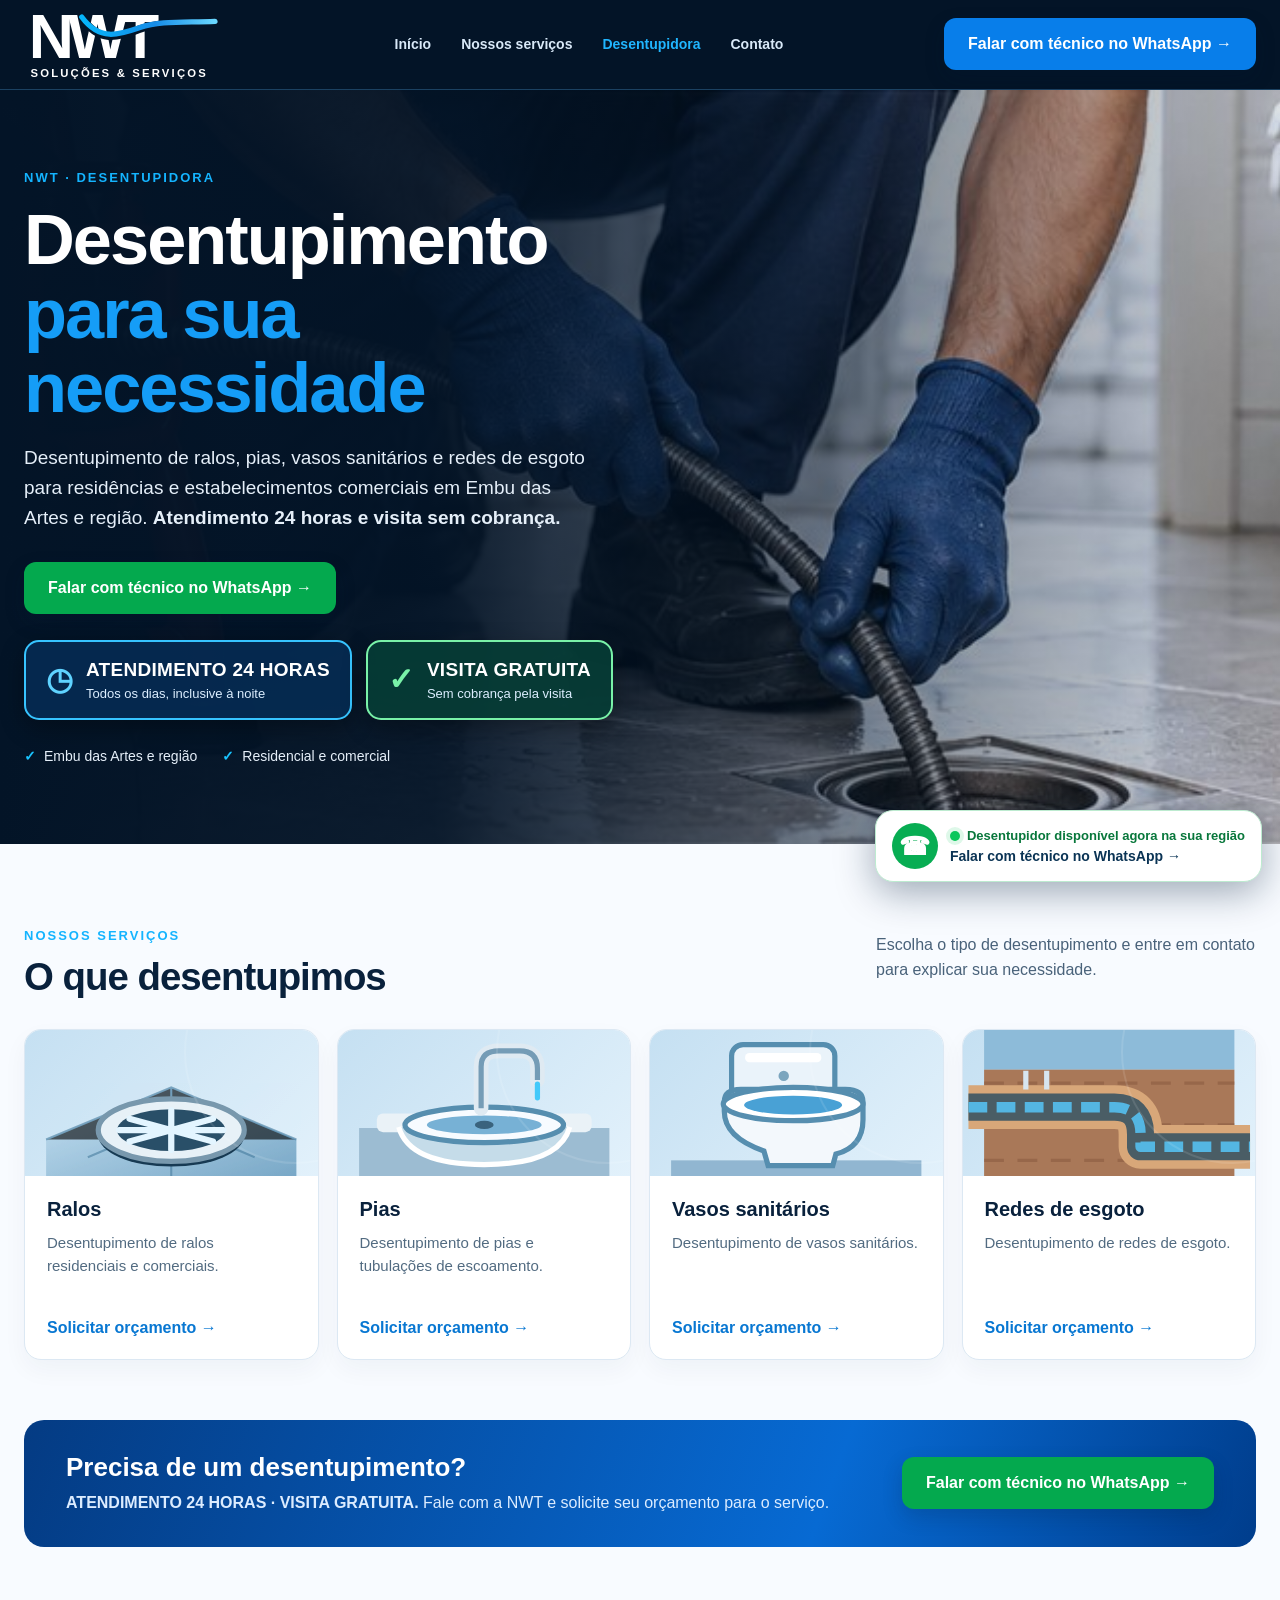
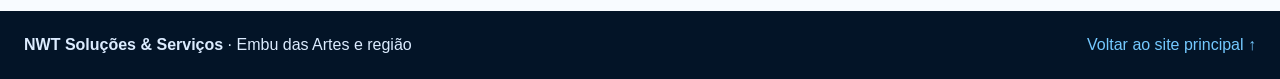
==== desentupidora/index.html @ 331db5d8 "Personaliza mensagens WhatsApp por tipo de desentupimento" ====
<!doctype html><html lang="pt-BR"><head><meta charset="utf-8"><meta name="viewport" content="width=device-width,initial-scale=1"><meta name="theme-color" content="#031427"><meta name="description" content="Desentupidora NWT em Embu das Artes e região. Atendimento 24 horas, visita gratuita e desentupimento de ralos, pias, vasos sanitários e redes de esgoto. Solicite orçamento."><title>Desentupidora em Embu das Artes | NWT Soluções & Serviços</title><link rel="canonical" href="https://nwtseguranca.com.br/desentupidora/"><link rel="icon" href="../assets/Logo-NWT-Oficial.png"><script async src="https://www.googletagmanager.com/gtag/js?id=AW-18544803493"></script><script>window.dataLayer=window.dataLayer||[];function gtag(){dataLayer.push(arguments)}gtag('js',new Date());gtag('config','AW-18544803493');</script><style>*{box-sizing:border-box}html{scroll-behavior:smooth}body{margin:0;font-family:Arial,Helvetica,sans-serif;color:#09213c;background:#f8fbff}a{text-decoration:none}.wrap{width:min(1240px,calc(100% - 48px));margin:auto}.top{background:#031427;border-bottom:1px solid #1b4161}.nav{min-height:86px;display:flex;align-items:center;justify-content:space-between;gap:20px}.logo{width:210px;max-width:40vw;height:auto}.navlinks{display:flex;gap:30px;align-items:center}.navlinks a{color:#d9e9f8;font-weight:600;font-size:14px}.navlinks a.active{color:#20b6ff}.btn{display:inline-flex;align-items:center;justify-content:center;gap:12px;background:#087eea;color:white;border-radius:12px;padding:17px 24px;font-weight:800;box-shadow:0 8px 20px #001b3730}.btn:hover{filter:brightness(1.1)}.btn-green{background:#04a94e}.hero{position:relative;isolation:isolate;min-height:480px;background:#031427;color:white;display:flex;align-items:center;overflow:hidden}.hero:before{content:"";position:absolute;inset:0;background:linear-gradient(90deg,#031427 0%,#031427f2 34%,#03142788 65%,#03142720 100%),url('../assets/desentupidora.jpg') center 45%/cover no-repeat;z-index:-1}.hero-inner{padding:80px 0}.eyebrow{color:#14b4ff;font-size:13px;letter-spacing:2px;font-weight:900;text-transform:uppercase}.hero h1{font-size:clamp(40px,5.5vw,72px);line-height:1.05;letter-spacing:-2px;max-width:680px;margin:18px 0}.hero h1 span{color:#159df7}.hero p{font-size:19px;line-height:1.6;max-width:575px;color:#e5eff9;margin:0 0 28px}.hero-highlights{display:flex;flex-wrap:wrap;gap:14px;margin:26px 0 8px}.highlight{display:flex;align-items:center;gap:13px;padding:17px 20px;border-radius:15px;border:2px solid #37c4ff;background:#062b51ed;box-shadow:0 8px 25px #0005}.highlight-visit{border-color:#79f2a8;background:#063c35ed}.highlight-icon{font-size:31px;font-weight:900;color:#5fd3ff;line-height:1}.highlight-visit .highlight-icon{color:#79f2a8}.highlight strong{display:block;color:#fff;font-size:19px;letter-spacing:.3px}.highlight small{display:block;color:#dceeff;font-size:13px;margin-top:5px}.hero-notes{display:flex;gap:25px;flex-wrap:wrap;margin-top:28px;color:#e5eff9;font-size:14px}.hero-notes span:before{content:"✓";color:#19c4ff;margin-right:8px;font-weight:900}.services{padding:72px 0 60px}.section-head{display:flex;align-items:end;justify-content:space-between;gap:30px;margin-bottom:30px}.section-head h2{font-size:clamp(30px,3vw,43px);margin:12px 0 0;letter-spacing:-1px}.section-head p{max-width:380px;color:#49627a;line-height:1.6}.cards{display:grid;grid-template-columns:repeat(4,minmax(0,1fr));gap:18px}.card{background:#fff;border:1px solid #dce8f3;border-radius:17px;overflow:hidden;box-shadow:0 10px 25px #0a2e4b0b}.card-art{height:146px;background:linear-gradient(135deg,#092a4b,#087fe5);display:flex;align-items:center;justify-content:center;position:relative;overflow:hidden}.card-art:after{content:"";width:220px;height:220px;border:2px solid #ffffff1c;border-radius:50%;position:absolute;right:-90px;top:-90px}.card-art svg{height:100%;width:100%;display:block}.card-art{background:linear-gradient(135deg,#c5e0f2,#e2f1fb)}.card-body{padding:22px}.card h3{font-size:20px;margin:0 0 10px}.card p{color:#526b81;font-size:15px;line-height:1.55;margin:0;min-height:70px}.card a{display:inline-block;margin-top:18px;color:#0877d2;font-weight:800}.cta{margin:0 auto 64px;border-radius:20px;background:linear-gradient(110deg,#043b83,#076ad3 65%,#003d8c);color:white;padding:32px 42px;display:flex;justify-content:space-between;align-items:center;gap:30px}.cta h2{font-size:26px;margin:0 0 8px}.cta p{margin:0;color:#dcecff;line-height:1.5}.footer{background:#031427;color:#dcecff;padding:25px 0}.footer .wrap{display:flex;justify-content:space-between;gap:15px;flex-wrap:wrap}.footer a{color:#74c9ff}@media(max-width:900px){.navlinks{display:none}.cards{grid-template-columns:repeat(2,1fr)}.section-head{display:block}.hero:before{background:linear-gradient(90deg,#031427ee,#0314279e),url('../assets/desentupidora.jpg') center/cover}}@media(max-width:600px){.wrap{width:calc(100% - 32px)}.nav{min-height:72px}.logo{width:155px}.nav>.btn{padding:12px;font-size:11px}.hero{min-height:510px}.hero-inner{padding:60px 0}.hero h1{letter-spacing:-1px}.hero p{font-size:17px}.hero-highlights{flex-direction:column;gap:10px}.highlight{padding:14px 16px}.highlight strong{font-size:17px}.hero-notes{gap:10px}.cards{grid-template-columns:1fr}.card-art{height:115px}.card p{min-height:0}.cta{padding:26px;display:block}.cta .btn{margin-top:22px;width:100%;font-size:13px}.services{padding:52px 0}}.floating-whatsapp{position:fixed;right:18px;bottom:18px;z-index:100;display:flex;align-items:center;gap:12px;max-width:min(390px,calc(100vw - 28px));background:#fff;color:#10344b;border:1px solid #bdebd0;border-radius:18px;padding:12px 16px;box-shadow:0 10px 38px #001d3860;text-decoration:none}.floating-whatsapp:hover{transform:translateY(-2px)}.floating-wa-icon{display:grid;place-items:center;width:46px;height:46px;flex:0 0 46px;border-radius:50%;background:#08ad53;color:#fff;font-size:25px;font-weight:900}.floating-wa-copy{display:flex;flex-direction:column;gap:5px}.floating-wa-status{display:flex;align-items:center;gap:7px;font-size:13px;font-weight:800;color:#08773b}.floating-wa-dot{width:10px;height:10px;border-radius:50%;background:#0ac65b;box-shadow:0 0 0 4px #0ac65b22}.floating-wa-action{font-size:14px;font-weight:800;color:#0b3455}@media(max-width:600px){.floating-whatsapp{right:12px;bottom:12px;left:12px;max-width:none;padding:11px 13px;border-radius:15px}.floating-wa-icon{width:40px;height:40px;flex-basis:40px;font-size:23px}.floating-wa-status{font-size:12px}.floating-wa-action{font-size:13px}.footer{padding-bottom:110px}}</style></head><body><header class="top"><div class="wrap nav"><a href="../" aria-label="NWT - Página inicial"><img class="logo" src="../assets/nwt-solucoes-servicos.svg?v=20261029" alt="NWT Soluções e Serviços"></a><nav class="navlinks" aria-label="Navegação"><a href="../">Início</a><a href="#servicos">Nossos serviços</a><a class="active" href="#inicio">Desentupidora</a><a href="#contato">Contato</a></nav><a class="btn" href="https://wa.me/5511939085410?text=Ol%C3%A1%21%20Vim%20pelo%20site%20da%20NWT%20e%20gostaria%20de%20solicitar%20um%20or%C3%A7amento%20para%20desentupimento." data-whatsapp-direct="true">Falar com técnico no WhatsApp →</a></div></header><main><section class="hero" id="inicio"><div class="wrap hero-inner"><div class="eyebrow">NWT · Desentupidora</div><h1>Desentupimento<br><span>para sua necessidade</span></h1><p>Desentupimento de ralos, pias, vasos sanitários e redes de esgoto para residências e estabelecimentos comerciais em Embu das Artes e região. <strong>Atendimento 24 horas e visita sem cobrança.</strong></p><a class="btn btn-green" href="https://wa.me/5511939085410?text=Ol%C3%A1%21%20Vim%20pelo%20site%20da%20NWT%20e%20gostaria%20de%20solicitar%20um%20or%C3%A7amento%20para%20desentupimento." data-whatsapp-direct="true">Falar com técnico no WhatsApp →</a><div class="hero-highlights" aria-label="Diferenciais do atendimento"><div class="highlight highlight-hours"><span class="highlight-icon" aria-hidden="true">◷</span><span><strong>ATENDIMENTO 24 HORAS</strong><small>Todos os dias, inclusive à noite</small></span></div><div class="highlight highlight-visit"><span class="highlight-icon" aria-hidden="true">✓</span><span><strong>VISITA GRATUITA</strong><small>Sem cobrança pela visita</small></span></div></div><div class="hero-notes"><span>Embu das Artes e região</span><span>Residencial e comercial</span></div></div></section><section class="services" id="servicos"><div class="wrap"><div class="section-head"><div><div class="eyebrow">Nossos serviços</div><h2>O que desentupimos</h2></div><p>Escolha o tipo de desentupimento e entre em contato para explicar sua necessidade.</p></div><div class="cards"><article class="card"><div class="card-art"><svg viewBox="0 0 240 140" role="img" aria-label="Ilustração de ralo de piso"><defs><linearGradient id="floor" x2="1" y2="1"><stop stop-color="#c8e3f4"/><stop offset="1" stop-color="#79a8c7"/></linearGradient></defs><path d="M0 105L120 55L240 105V140H0Z" fill="url(#floor)"/><path d="M0 105L120 55L240 105M120 55V140M40 122L160 71M200 122L80 71" stroke="#467c9e" stroke-width="2" opacity=".6"/><ellipse cx="120" cy="101" rx="70" ry="30" fill="#173a53"/><ellipse cx="120" cy="96" rx="70" ry="30" fill="#e7f1f7" stroke="#7898ad" stroke-width="5"/><ellipse cx="120" cy="96" rx="52" ry="20" fill="#294f68"/><g stroke="#e3f5ff" stroke-width="6" stroke-linecap="round"><path d="M80 85L160 107M80 107L160 85M120 77V115M70 96H170"/></g></svg></div><div class="card-body"><h3>Ralos</h3><p>Desentupimento de ralos residenciais e comerciais.</p><a href="https://wa.me/5511939085410?text=Ol%C3%A1%2C%20NWT!%20Gostaria%20de%20solicitar%20um%20or%C3%A7amento%20para%20desentupimento%20de%20ralos." data-whatsapp-direct="true">Solicitar orçamento →</a></div></article><article class="card"><div class="card-art"><svg viewBox="0 0 240 140" role="img" aria-label="Ilustração de pia com torneira"><rect x="0" y="94" width="240" height="46" fill="#9cbcd2"/><rect x="17" y="80" width="206" height="18" rx="6" fill="#eaf2f7"/><path d="M38 93Q48 129 120 129Q192 129 202 93" fill="#c5dce9" stroke="#fff" stroke-width="5"/><ellipse cx="120" cy="91" rx="76" ry="17" fill="#f7fbff" stroke="#568eaf" stroke-width="5"/><ellipse cx="120" cy="91" rx="55" ry="9" fill="#77b1d5"/><ellipse cx="120" cy="91" rx="9" ry="4" fill="#3a637d"/><path d="M117 75V35Q117 20 134 20H154Q171 20 171 37V48" fill="none" stroke="#dfeaf2" stroke-width="14" stroke-linecap="round"/><path d="M117 75V35Q117 20 134 20H154Q171 20 171 37V48" fill="none" stroke="#759cb6" stroke-width="5"/><path d="M171 52V65" stroke="#42c9fa" stroke-width="5" stroke-linecap="round"/></svg></div><div class="card-body"><h3>Pias</h3><p>Desentupimento de pias e tubulações de escoamento.</p><a href="https://wa.me/5511939085410?text=Ol%C3%A1%2C%20NWT!%20Gostaria%20de%20solicitar%20um%20or%C3%A7amento%20para%20desentupimento%20de%20pias." data-whatsapp-direct="true">Solicitar orçamento →</a></div></article><article class="card"><div class="card-art"><svg viewBox="0 0 240 140" role="img" aria-label="Ilustração de vaso sanitário"><rect x="0" y="125" width="240" height="15" fill="#91b6d1"/><rect x="58" y="14" width="99" height="60" rx="11" fill="#eaf3fa" stroke="#568eaf" stroke-width="5"/><rect x="71" y="22" width="73" height="9" rx="4" fill="#fff"/><circle cx="108" cy="44" r="5" fill="#7ba5be"/><path d="M51 69Q51 57 67 57H167Q184 57 184 69V86Q184 112 158 119L155 130H93L89 116Q51 103 51 78Z" fill="#f3f8fc" stroke="#568eaf" stroke-width="5"/><ellipse cx="117" cy="71" rx="67" ry="16" fill="#fff" stroke="#568eaf" stroke-width="5"/><ellipse cx="117" cy="72" rx="47" ry="9" fill="#49a1d5"/></svg></div><div class="card-body"><h3>Vasos sanitários</h3><p>Desentupimento de vasos sanitários.</p><a href="https://wa.me/5511939085410?text=Ol%C3%A1%2C%20NWT!%20Gostaria%20de%20solicitar%20um%20or%C3%A7amento%20para%20desentupimento%20de%20vasos%20sanit%C3%A1rios." data-whatsapp-direct="true">Solicitar orçamento →</a></div></article><article class="card"><div class="card-art"><svg viewBox="0 0 240 140" role="img" aria-label="Ilustração de rede de esgoto subterrânea"><rect x="0" y="0" width="240" height="38" fill="#8dbbd9"/><rect x="0" y="38" width="240" height="102" fill="#a97858"/><path d="M0 51H240M0 91H240M0 125H240" stroke="#87573d" stroke-width="3" stroke-dasharray="19 13" opacity=".5"/><path d="M-15 74H125Q150 74 150 100V112H255" fill="none" stroke="#d8a779" stroke-width="42" stroke-linejoin="round"/><path d="M-15 74H125Q150 74 150 100V112H255" fill="none" stroke="#4a5d65" stroke-width="26" stroke-linejoin="round"/><path d="M-15 74H125Q150 74 150 100V112H255" fill="none" stroke="#54b6e2" stroke-width="10" stroke-linejoin="round" stroke-dasharray="18 9"/><path d="M40 39V57M60 39V57" stroke="#d7e5ef" stroke-width="5"/></svg></div><div class="card-body"><h3>Redes de esgoto</h3><p>Desentupimento de redes de esgoto.</p><a href="https://wa.me/5511939085410?text=Ol%C3%A1%2C%20NWT!%20Gostaria%20de%20solicitar%20um%20or%C3%A7amento%20para%20desentupimento%20de%20redes%20de%20esgoto." data-whatsapp-direct="true">Solicitar orçamento →</a></div></article></div></div></section><section class="wrap cta" id="contato"><div><h2>Precisa de um desentupimento?</h2><p><strong>ATENDIMENTO 24 HORAS · VISITA GRATUITA.</strong> Fale com a NWT e solicite seu orçamento para o serviço.</p></div><a class="btn btn-green" href="https://wa.me/5511939085410?text=Ol%C3%A1%21%20Vim%20pelo%20site%20da%20NWT%20e%20gostaria%20de%20solicitar%20um%20or%C3%A7amento%20para%20desentupimento." data-whatsapp-direct="true">Falar com técnico no WhatsApp →</a></section></main><footer class="footer"><div class="wrap"><span><strong>NWT Soluções &amp; Serviços</strong> · Embu das Artes e região</span><a href="../">Voltar ao site principal ↑</a></div></footer><a class="floating-whatsapp" href="https://wa.me/5511939085410?text=Ol%C3%A1%21%20Vim%20pelo%20site%20da%20NWT%20e%20gostaria%20de%20solicitar%20um%20or%C3%A7amento%20para%20desentupimento." data-whatsapp-direct="true" aria-label="Falar com técnico no WhatsApp. Desentupidor disponível agora na sua região"><span class="floating-wa-icon" aria-hidden="true">☎</span><span class="floating-wa-copy"><span class="floating-wa-status"><span class="floating-wa-dot" aria-hidden="true"></span>Desentupidor disponível agora na sua região</span><span class="floating-wa-action">Falar com técnico no WhatsApp →</span></span></a><script>(function(){const phone="5511939085410";const message="Ol%C3%A1%21%20Vim%20pelo%20site%20da%20NWT%20e%20gostaria%20de%20solicitar%20um%20or%C3%A7amento%20para%20desentupimento.";document.querySelectorAll('a[data-whatsapp-direct]').forEach(function(link){link.addEventListener("click",function(event){const ua=navigator.userAgent||"";const isAndroid=/Android/i.test(ua);const isIOS=/iPhone|iPad|iPod/i.test(ua);if(!isAndroid&&!isIOS)return;event.preventDefault();const fallback=link.href;if(isAndroid){const intent="intent://send?phone="+phone+"&text="+message+"#Intent;scheme=whatsapp;package=com.whatsapp;S.browser_fallback_url="+encodeURIComponent(fallback)+";end";window.location.href=intent;}else{const deep="whatsapp://send?phone="+phone+"&text="+message;let left=false;const onVisibility=function(){if(document.hidden)left=true};document.addEventListener("visibilitychange",onVisibility,{once:true});window.location.href=deep;setTimeout(function(){if(!left&&!document.hidden)window.location.href=fallback;document.removeEventListener("visibilitychange",onVisibility)},1400);}})});})();</script></body></html>
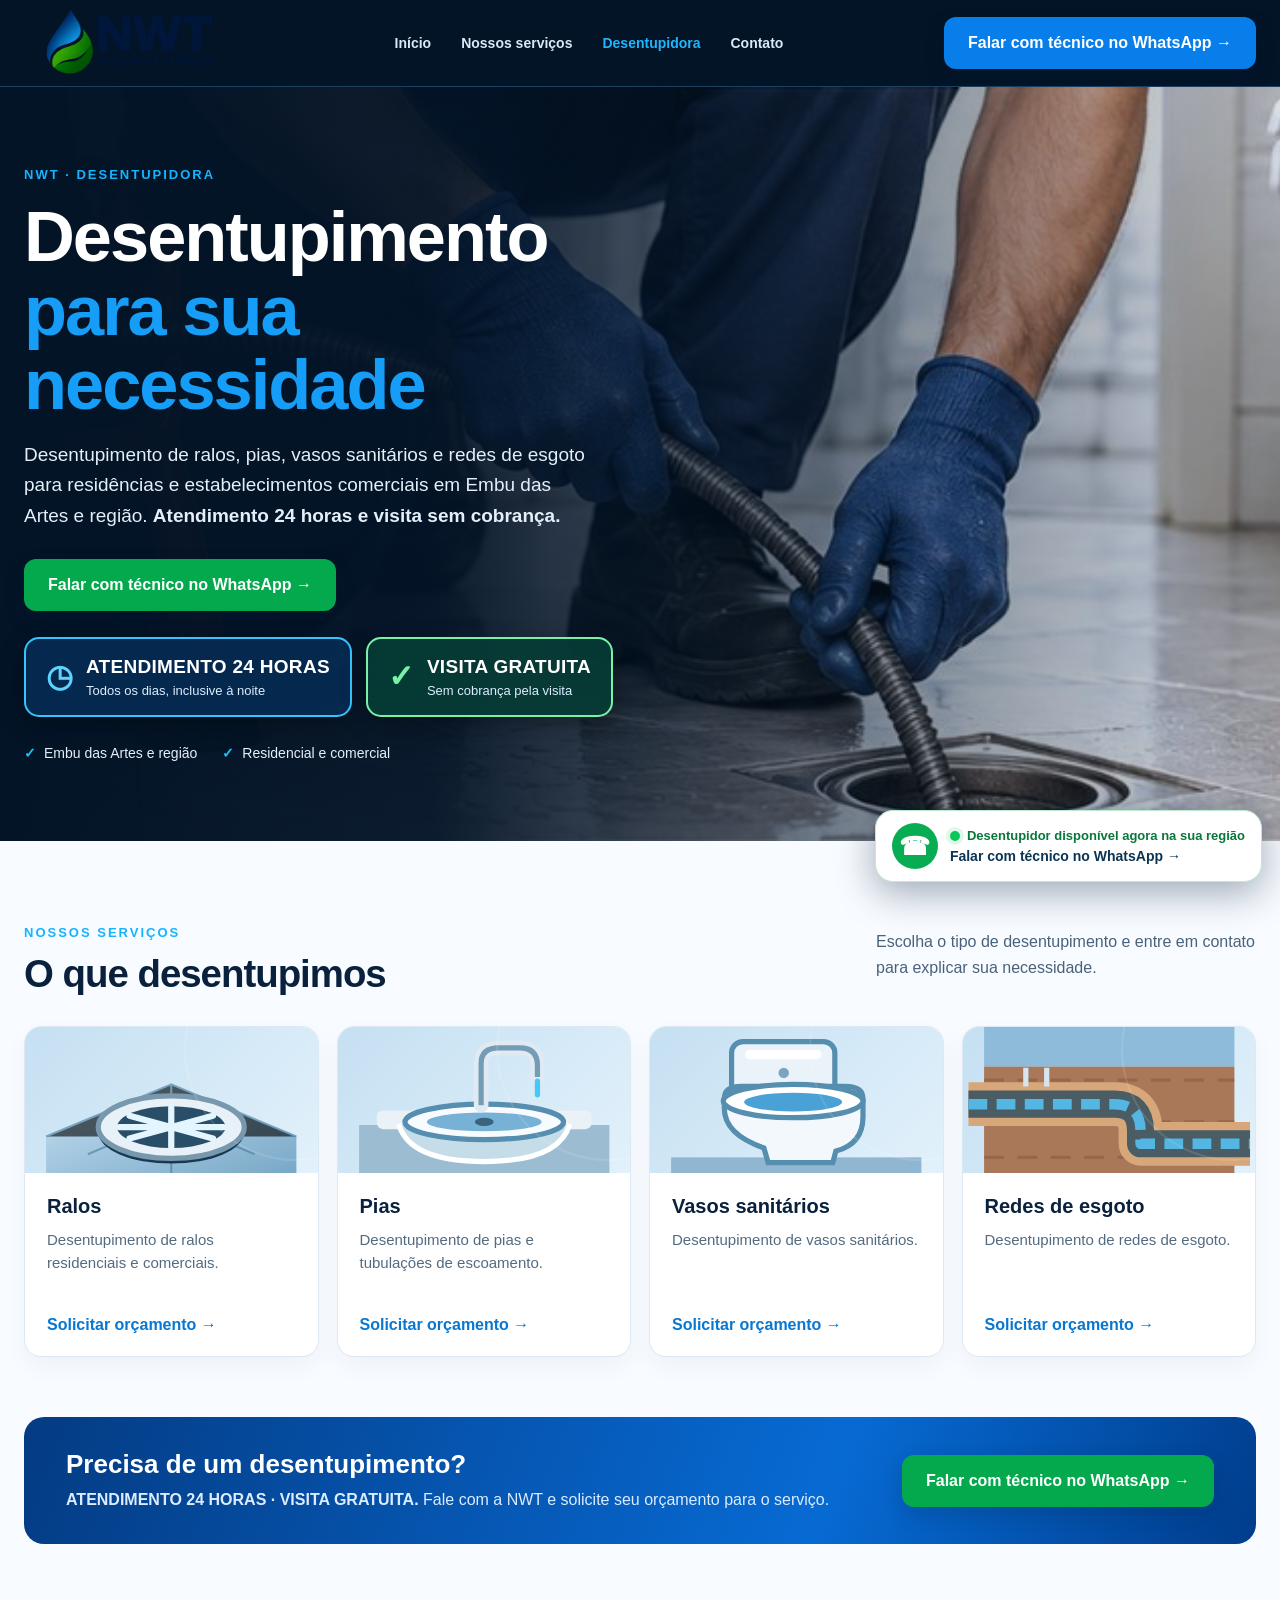
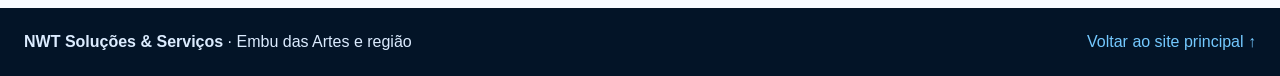
==== commit 4e709c5e: "Atualiza logo apenas na página da desentupidora" ====
--- a/desentupidora/index.html
+++ b/desentupidora/index.html
@@ -1 +1 @@
-<!doctype html><html lang="pt-BR"><head><meta charset="utf-8"><meta name="viewport" content="width=device-width,initial-scale=1"><meta name="theme-color" content="#031427"><meta name="description" content="Desentupidora NWT em Embu das Artes e região. Atendimento 24 horas, visita gratuita e desentupimento de ralos, pias, vasos sanitários e redes de esgoto. Solicite orçamento."><title>Desentupidora em Embu das Artes | NWT Soluções & Serviços</title><link rel="canonical" href="https://nwtseguranca.com.br/desentupidora/"><link rel="icon" href="../assets/Logo-NWT-Oficial.png"><script async src="https://www.googletagmanager.com/gtag/js?id=AW-18544803493"></script><script>window.dataLayer=window.dataLayer||[];function gtag(){dataLayer.push(arguments)}gtag('js',new Date());gtag('config','AW-18544803493');</script><style>*{box-sizing:border-box}html{scroll-behavior:smooth}body{margin:0;font-family:Arial,Helvetica,sans-serif;color:#09213c;background:#f8fbff}a{text-decoration:none}.wrap{width:min(1240px,calc(100% - 48px));margin:auto}.top{background:#031427;border-bottom:1px solid #1b4161}.nav{min-height:86px;display:flex;align-items:center;justify-content:space-between;gap:20px}.logo{width:210px;max-width:40vw;height:auto}.navlinks{display:flex;gap:30px;align-items:center}.navlinks a{color:#d9e9f8;font-weight:600;font-size:14px}.navlinks a.active{color:#20b6ff}.btn{display:inline-flex;align-items:center;justify-content:center;gap:12px;background:#087eea;color:white;border-radius:12px;padding:17px 24px;font-weight:800;box-shadow:0 8px 20px #001b3730}.btn:hover{filter:brightness(1.1)}.btn-green{background:#04a94e}.hero{position:relative;isolation:isolate;min-height:480px;background:#031427;color:white;display:flex;align-items:center;overflow:hidden}.hero:before{content:"";position:absolute;inset:0;background:linear-gradient(90deg,#031427 0%,#031427f2 34%,#03142788 65%,#03142720 100%),url('../assets/desentupidora.jpg') center 45%/cover no-repeat;z-index:-1}.hero-inner{padding:80px 0}.eyebrow{color:#14b4ff;font-size:13px;letter-spacing:2px;font-weight:900;text-transform:uppercase}.hero h1{font-size:clamp(40px,5.5vw,72px);line-height:1.05;letter-spacing:-2px;max-width:680px;margin:18px 0}.hero h1 span{color:#159df7}.hero p{font-size:19px;line-height:1.6;max-width:575px;color:#e5eff9;margin:0 0 28px}.hero-highlights{display:flex;flex-wrap:wrap;gap:14px;margin:26px 0 8px}.highlight{display:flex;align-items:center;gap:13px;padding:17px 20px;border-radius:15px;border:2px solid #37c4ff;background:#062b51ed;box-shadow:0 8px 25px #0005}.highlight-visit{border-color:#79f2a8;background:#063c35ed}.highlight-icon{font-size:31px;font-weight:900;color:#5fd3ff;line-height:1}.highlight-visit .highlight-icon{color:#79f2a8}.highlight strong{display:block;color:#fff;font-size:19px;letter-spacing:.3px}.highlight small{display:block;color:#dceeff;font-size:13px;margin-top:5px}.hero-notes{display:flex;gap:25px;flex-wrap:wrap;margin-top:28px;color:#e5eff9;font-size:14px}.hero-notes span:before{content:"✓";color:#19c4ff;margin-right:8px;font-weight:900}.services{padding:72px 0 60px}.section-head{display:flex;align-items:end;justify-content:space-between;gap:30px;margin-bottom:30px}.section-head h2{font-size:clamp(30px,3vw,43px);margin:12px 0 0;letter-spacing:-1px}.section-head p{max-width:380px;color:#49627a;line-height:1.6}.cards{display:grid;grid-template-columns:repeat(4,minmax(0,1fr));gap:18px}.card{background:#fff;border:1px solid #dce8f3;border-radius:17px;overflow:hidden;box-shadow:0 10px 25px #0a2e4b0b}.card-art{height:146px;background:linear-gradient(135deg,#092a4b,#087fe5);display:flex;align-items:center;justify-content:center;position:relative;overflow:hidden}.card-art:after{content:"";width:220px;height:220px;border:2px solid #ffffff1c;border-radius:50%;position:absolute;right:-90px;top:-90px}.card-art svg{height:100%;width:100%;display:block}.card-art{background:linear-gradient(135deg,#c5e0f2,#e2f1fb)}.card-body{padding:22px}.card h3{font-size:20px;margin:0 0 10px}.card p{color:#526b81;font-size:15px;line-height:1.55;margin:0;min-height:70px}.card a{display:inline-block;margin-top:18px;color:#0877d2;font-weight:800}.cta{margin:0 auto 64px;border-radius:20px;background:linear-gradient(110deg,#043b83,#076ad3 65%,#003d8c);color:white;padding:32px 42px;display:flex;justify-content:space-between;align-items:center;gap:30px}.cta h2{font-size:26px;margin:0 0 8px}.cta p{margin:0;color:#dcecff;line-height:1.5}.footer{background:#031427;color:#dcecff;padding:25px 0}.footer .wrap{display:flex;justify-content:space-between;gap:15px;flex-wrap:wrap}.footer a{color:#74c9ff}@media(max-width:900px){.navlinks{display:none}.cards{grid-template-columns:repeat(2,1fr)}.section-head{display:block}.hero:before{background:linear-gradient(90deg,#031427ee,#0314279e),url('../assets/desentupidora.jpg') center/cover}}@media(max-width:600px){.wrap{width:calc(100% - 32px)}.nav{min-height:72px}.logo{width:155px}.nav>.btn{padding:12px;font-size:11px}.hero{min-height:510px}.hero-inner{padding:60px 0}.hero h1{letter-spacing:-1px}.hero p{font-size:17px}.hero-highlights{flex-direction:column;gap:10px}.highlight{padding:14px 16px}.highlight strong{font-size:17px}.hero-notes{gap:10px}.cards{grid-template-columns:1fr}.card-art{height:115px}.card p{min-height:0}.cta{padding:26px;display:block}.cta .btn{margin-top:22px;width:100%;font-size:13px}.services{padding:52px 0}}.floating-whatsapp{position:fixed;right:18px;bottom:18px;z-index:100;display:flex;align-items:center;gap:12px;max-width:min(390px,calc(100vw - 28px));background:#fff;color:#10344b;border:1px solid #bdebd0;border-radius:18px;padding:12px 16px;box-shadow:0 10px 38px #001d3860;text-decoration:none}.floating-whatsapp:hover{transform:translateY(-2px)}.floating-wa-icon{display:grid;place-items:center;width:46px;height:46px;flex:0 0 46px;border-radius:50%;background:#08ad53;color:#fff;font-size:25px;font-weight:900}.floating-wa-copy{display:flex;flex-direction:column;gap:5px}.floating-wa-status{display:flex;align-items:center;gap:7px;font-size:13px;font-weight:800;color:#08773b}.floating-wa-dot{width:10px;height:10px;border-radius:50%;background:#0ac65b;box-shadow:0 0 0 4px #0ac65b22}.floating-wa-action{font-size:14px;font-weight:800;color:#0b3455}@media(max-width:600px){.floating-whatsapp{right:12px;bottom:12px;left:12px;max-width:none;padding:11px 13px;border-radius:15px}.floating-wa-icon{width:40px;height:40px;flex-basis:40px;font-size:23px}.floating-wa-status{font-size:12px}.floating-wa-action{font-size:13px}.footer{padding-bottom:110px}}</style></head><body><header class="top"><div class="wrap nav"><a href="../" aria-label="NWT - Página inicial"><img class="logo" src="../assets/nwt-solucoes-servicos.svg?v=20261029" alt="NWT Soluções e Serviços"></a><nav class="navlinks" aria-label="Navegação"><a href="../">Início</a><a href="#servicos">Nossos serviços</a><a class="active" href="#inicio">Desentupidora</a><a href="#contato">Contato</a></nav><a class="btn" href="https://wa.me/5511939085410?text=Ol%C3%A1%21%20Vim%20pelo%20site%20da%20NWT%20e%20gostaria%20de%20solicitar%20um%20or%C3%A7amento%20para%20desentupimento." data-whatsapp-direct="true">Falar com técnico no WhatsApp →</a></div></header><main><section class="hero" id="inicio"><div class="wrap hero-inner"><div class="eyebrow">NWT · Desentupidora</div><h1>Desentupimento<br><span>para sua necessidade</span></h1><p>Desentupimento de ralos, pias, vasos sanitários e redes de esgoto para residências e estabelecimentos comerciais em Embu das Artes e região. <strong>Atendimento 24 horas e visita sem cobrança.</strong></p><a class="btn btn-green" href="https://wa.me/5511939085410?text=Ol%C3%A1%21%20Vim%20pelo%20site%20da%20NWT%20e%20gostaria%20de%20solicitar%20um%20or%C3%A7amento%20para%20desentupimento." data-whatsapp-direct="true">Falar com técnico no WhatsApp →</a><div class="hero-highlights" aria-label="Diferenciais do atendimento"><div class="highlight highlight-hours"><span class="highlight-icon" aria-hidden="true">◷</span><span><strong>ATENDIMENTO 24 HORAS</strong><small>Todos os dias, inclusive à noite</small></span></div><div class="highlight highlight-visit"><span class="highlight-icon" aria-hidden="true">✓</span><span><strong>VISITA GRATUITA</strong><small>Sem cobrança pela visita</small></span></div></div><div class="hero-notes"><span>Embu das Artes e região</span><span>Residencial e comercial</span></div></div></section><section class="services" id="servicos"><div class="wrap"><div class="section-head"><div><div class="eyebrow">Nossos serviços</div><h2>O que desentupimos</h2></div><p>Escolha o tipo de desentupimento e entre em contato para explicar sua necessidade.</p></div><div class="cards"><article class="card"><div class="card-art"><svg viewBox="0 0 240 140" role="img" aria-label="Ilustração de ralo de piso"><defs><linearGradient id="floor" x2="1" y2="1"><stop stop-color="#c8e3f4"/><stop offset="1" stop-color="#79a8c7"/></linearGradient></defs><path d="M0 105L120 55L240 105V140H0Z" fill="url(#floor)"/><path d="M0 105L120 55L240 105M120 55V140M40 122L160 71M200 122L80 71" stroke="#467c9e" stroke-width="2" opacity=".6"/><ellipse cx="120" cy="101" rx="70" ry="30" fill="#173a53"/><ellipse cx="120" cy="96" rx="70" ry="30" fill="#e7f1f7" stroke="#7898ad" stroke-width="5"/><ellipse cx="120" cy="96" rx="52" ry="20" fill="#294f68"/><g stroke="#e3f5ff" stroke-width="6" stroke-linecap="round"><path d="M80 85L160 107M80 107L160 85M120 77V115M70 96H170"/></g></svg></div><div class="card-body"><h3>Ralos</h3><p>Desentupimento de ralos residenciais e comerciais.</p><a href="https://wa.me/5511939085410?text=Ol%C3%A1%2C%20NWT!%20Gostaria%20de%20solicitar%20um%20or%C3%A7amento%20para%20desentupimento%20de%20ralos." data-whatsapp-direct="true">Solicitar orçamento →</a></div></article><article class="card"><div class="card-art"><svg viewBox="0 0 240 140" role="img" aria-label="Ilustração de pia com torneira"><rect x="0" y="94" width="240" height="46" fill="#9cbcd2"/><rect x="17" y="80" width="206" height="18" rx="6" fill="#eaf2f7"/><path d="M38 93Q48 129 120 129Q192 129 202 93" fill="#c5dce9" stroke="#fff" stroke-width="5"/><ellipse cx="120" cy="91" rx="76" ry="17" fill="#f7fbff" stroke="#568eaf" stroke-width="5"/><ellipse cx="120" cy="91" rx="55" ry="9" fill="#77b1d5"/><ellipse cx="120" cy="91" rx="9" ry="4" fill="#3a637d"/><path d="M117 75V35Q117 20 134 20H154Q171 20 171 37V48" fill="none" stroke="#dfeaf2" stroke-width="14" stroke-linecap="round"/><path d="M117 75V35Q117 20 134 20H154Q171 20 171 37V48" fill="none" stroke="#759cb6" stroke-width="5"/><path d="M171 52V65" stroke="#42c9fa" stroke-width="5" stroke-linecap="round"/></svg></div><div class="card-body"><h3>Pias</h3><p>Desentupimento de pias e tubulações de escoamento.</p><a href="https://wa.me/5511939085410?text=Ol%C3%A1%2C%20NWT!%20Gostaria%20de%20solicitar%20um%20or%C3%A7amento%20para%20desentupimento%20de%20pias." data-whatsapp-direct="true">Solicitar orçamento →</a></div></article><article class="card"><div class="card-art"><svg viewBox="0 0 240 140" role="img" aria-label="Ilustração de vaso sanitário"><rect x="0" y="125" width="240" height="15" fill="#91b6d1"/><rect x="58" y="14" width="99" height="60" rx="11" fill="#eaf3fa" stroke="#568eaf" stroke-width="5"/><rect x="71" y="22" width="73" height="9" rx="4" fill="#fff"/><circle cx="108" cy="44" r="5" fill="#7ba5be"/><path d="M51 69Q51 57 67 57H167Q184 57 184 69V86Q184 112 158 119L155 130H93L89 116Q51 103 51 78Z" fill="#f3f8fc" stroke="#568eaf" stroke-width="5"/><ellipse cx="117" cy="71" rx="67" ry="16" fill="#fff" stroke="#568eaf" stroke-width="5"/><ellipse cx="117" cy="72" rx="47" ry="9" fill="#49a1d5"/></svg></div><div class="card-body"><h3>Vasos sanitários</h3><p>Desentupimento de vasos sanitários.</p><a href="https://wa.me/5511939085410?text=Ol%C3%A1%2C%20NWT!%20Gostaria%20de%20solicitar%20um%20or%C3%A7amento%20para%20desentupimento%20de%20vasos%20sanit%C3%A1rios." data-whatsapp-direct="true">Solicitar orçamento →</a></div></article><article class="card"><div class="card-art"><svg viewBox="0 0 240 140" role="img" aria-label="Ilustração de rede de esgoto subterrânea"><rect x="0" y="0" width="240" height="38" fill="#8dbbd9"/><rect x="0" y="38" width="240" height="102" fill="#a97858"/><path d="M0 51H240M0 91H240M0 125H240" stroke="#87573d" stroke-width="3" stroke-dasharray="19 13" opacity=".5"/><path d="M-15 74H125Q150 74 150 100V112H255" fill="none" stroke="#d8a779" stroke-width="42" stroke-linejoin="round"/><path d="M-15 74H125Q150 74 150 100V112H255" fill="none" stroke="#4a5d65" stroke-width="26" stroke-linejoin="round"/><path d="M-15 74H125Q150 74 150 100V112H255" fill="none" stroke="#54b6e2" stroke-width="10" stroke-linejoin="round" stroke-dasharray="18 9"/><path d="M40 39V57M60 39V57" stroke="#d7e5ef" stroke-width="5"/></svg></div><div class="card-body"><h3>Redes de esgoto</h3><p>Desentupimento de redes de esgoto.</p><a href="https://wa.me/5511939085410?text=Ol%C3%A1%2C%20NWT!%20Gostaria%20de%20solicitar%20um%20or%C3%A7amento%20para%20desentupimento%20de%20redes%20de%20esgoto." data-whatsapp-direct="true">Solicitar orçamento →</a></div></article></div></div></section><section class="wrap cta" id="contato"><div><h2>Precisa de um desentupimento?</h2><p><strong>ATENDIMENTO 24 HORAS · VISITA GRATUITA.</strong> Fale com a NWT e solicite seu orçamento para o serviço.</p></div><a class="btn btn-green" href="https://wa.me/5511939085410?text=Ol%C3%A1%21%20Vim%20pelo%20site%20da%20NWT%20e%20gostaria%20de%20solicitar%20um%20or%C3%A7amento%20para%20desentupimento." data-whatsapp-direct="true">Falar com técnico no WhatsApp →</a></section></main><footer class="footer"><div class="wrap"><span><strong>NWT Soluções &amp; Serviços</strong> · Embu das Artes e região</span><a href="../">Voltar ao site principal ↑</a></div></footer><a class="floating-whatsapp" href="https://wa.me/5511939085410?text=Ol%C3%A1%21%20Vim%20pelo%20site%20da%20NWT%20e%20gostaria%20de%20solicitar%20um%20or%C3%A7amento%20para%20desentupimento." data-whatsapp-direct="true" aria-label="Falar com técnico no WhatsApp. Desentupidor disponível agora na sua região"><span class="floating-wa-icon" aria-hidden="true">☎</span><span class="floating-wa-copy"><span class="floating-wa-status"><span class="floating-wa-dot" aria-hidden="true"></span>Desentupidor disponível agora na sua região</span><span class="floating-wa-action">Falar com técnico no WhatsApp →</span></span></a><script>(function(){const phone="5511939085410";const message="Ol%C3%A1%21%20Vim%20pelo%20site%20da%20NWT%20e%20gostaria%20de%20solicitar%20um%20or%C3%A7amento%20para%20desentupimento.";document.querySelectorAll('a[data-whatsapp-direct]').forEach(function(link){link.addEventListener("click",function(event){const ua=navigator.userAgent||"";const isAndroid=/Android/i.test(ua);const isIOS=/iPhone|iPad|iPod/i.test(ua);if(!isAndroid&&!isIOS)return;event.preventDefault();const fallback=link.href;if(isAndroid){const intent="intent://send?phone="+phone+"&text="+message+"#Intent;scheme=whatsapp;package=com.whatsapp;S.browser_fallback_url="+encodeURIComponent(fallback)+";end";window.location.href=intent;}else{const deep="whatsapp://send?phone="+phone+"&text="+message;let left=false;const onVisibility=function(){if(document.hidden)left=true};document.addEventListener("visibilitychange",onVisibility,{once:true});window.location.href=deep;setTimeout(function(){if(!left&&!document.hidden)window.location.href=fallback;document.removeEventListener("visibilitychange",onVisibility)},1400);}})});})();</script></body></html>+<!doctype html><html lang="pt-BR"><head><meta charset="utf-8"><meta name="viewport" content="width=device-width,initial-scale=1"><meta name="theme-color" content="#031427"><meta name="description" content="Desentupidora NWT em Embu das Artes e região. Atendimento 24 horas, visita gratuita e desentupimento de ralos, pias, vasos sanitários e redes de esgoto. Solicite orçamento."><title>Desentupidora em Embu das Artes | NWT Soluções & Serviços</title><link rel="canonical" href="https://nwtseguranca.com.br/desentupidora/"><link rel="icon" href="../assets/Logo-NWT-Oficial.png"><script async src="https://www.googletagmanager.com/gtag/js?id=AW-18544803493"></script><script>window.dataLayer=window.dataLayer||[];function gtag(){dataLayer.push(arguments)}gtag('js',new Date());gtag('config','AW-18544803493');</script><style>*{box-sizing:border-box}html{scroll-behavior:smooth}body{margin:0;font-family:Arial,Helvetica,sans-serif;color:#09213c;background:#f8fbff}a{text-decoration:none}.wrap{width:min(1240px,calc(100% - 48px));margin:auto}.top{background:#031427;border-bottom:1px solid #1b4161}.nav{min-height:86px;display:flex;align-items:center;justify-content:space-between;gap:20px}.logo{width:210px;max-width:40vw;height:auto}.navlinks{display:flex;gap:30px;align-items:center}.navlinks a{color:#d9e9f8;font-weight:600;font-size:14px}.navlinks a.active{color:#20b6ff}.btn{display:inline-flex;align-items:center;justify-content:center;gap:12px;background:#087eea;color:white;border-radius:12px;padding:17px 24px;font-weight:800;box-shadow:0 8px 20px #001b3730}.btn:hover{filter:brightness(1.1)}.btn-green{background:#04a94e}.hero{position:relative;isolation:isolate;min-height:480px;background:#031427;color:white;display:flex;align-items:center;overflow:hidden}.hero:before{content:"";position:absolute;inset:0;background:linear-gradient(90deg,#031427 0%,#031427f2 34%,#03142788 65%,#03142720 100%),url('../assets/desentupidora.jpg') center 45%/cover no-repeat;z-index:-1}.hero-inner{padding:80px 0}.eyebrow{color:#14b4ff;font-size:13px;letter-spacing:2px;font-weight:900;text-transform:uppercase}.hero h1{font-size:clamp(40px,5.5vw,72px);line-height:1.05;letter-spacing:-2px;max-width:680px;margin:18px 0}.hero h1 span{color:#159df7}.hero p{font-size:19px;line-height:1.6;max-width:575px;color:#e5eff9;margin:0 0 28px}.hero-highlights{display:flex;flex-wrap:wrap;gap:14px;margin:26px 0 8px}.highlight{display:flex;align-items:center;gap:13px;padding:17px 20px;border-radius:15px;border:2px solid #37c4ff;background:#062b51ed;box-shadow:0 8px 25px #0005}.highlight-visit{border-color:#79f2a8;background:#063c35ed}.highlight-icon{font-size:31px;font-weight:900;color:#5fd3ff;line-height:1}.highlight-visit .highlight-icon{color:#79f2a8}.highlight strong{display:block;color:#fff;font-size:19px;letter-spacing:.3px}.highlight small{display:block;color:#dceeff;font-size:13px;margin-top:5px}.hero-notes{display:flex;gap:25px;flex-wrap:wrap;margin-top:28px;color:#e5eff9;font-size:14px}.hero-notes span:before{content:"✓";color:#19c4ff;margin-right:8px;font-weight:900}.services{padding:72px 0 60px}.section-head{display:flex;align-items:end;justify-content:space-between;gap:30px;margin-bottom:30px}.section-head h2{font-size:clamp(30px,3vw,43px);margin:12px 0 0;letter-spacing:-1px}.section-head p{max-width:380px;color:#49627a;line-height:1.6}.cards{display:grid;grid-template-columns:repeat(4,minmax(0,1fr));gap:18px}.card{background:#fff;border:1px solid #dce8f3;border-radius:17px;overflow:hidden;box-shadow:0 10px 25px #0a2e4b0b}.card-art{height:146px;background:linear-gradient(135deg,#092a4b,#087fe5);display:flex;align-items:center;justify-content:center;position:relative;overflow:hidden}.card-art:after{content:"";width:220px;height:220px;border:2px solid #ffffff1c;border-radius:50%;position:absolute;right:-90px;top:-90px}.card-art svg{height:100%;width:100%;display:block}.card-art{background:linear-gradient(135deg,#c5e0f2,#e2f1fb)}.card-body{padding:22px}.card h3{font-size:20px;margin:0 0 10px}.card p{color:#526b81;font-size:15px;line-height:1.55;margin:0;min-height:70px}.card a{display:inline-block;margin-top:18px;color:#0877d2;font-weight:800}.cta{margin:0 auto 64px;border-radius:20px;background:linear-gradient(110deg,#043b83,#076ad3 65%,#003d8c);color:white;padding:32px 42px;display:flex;justify-content:space-between;align-items:center;gap:30px}.cta h2{font-size:26px;margin:0 0 8px}.cta p{margin:0;color:#dcecff;line-height:1.5}.footer{background:#031427;color:#dcecff;padding:25px 0}.footer .wrap{display:flex;justify-content:space-between;gap:15px;flex-wrap:wrap}.footer a{color:#74c9ff}@media(max-width:900px){.navlinks{display:none}.cards{grid-template-columns:repeat(2,1fr)}.section-head{display:block}.hero:before{background:linear-gradient(90deg,#031427ee,#0314279e),url('../assets/desentupidora.jpg') center/cover}}@media(max-width:600px){.wrap{width:calc(100% - 32px)}.nav{min-height:72px}.logo{width:155px}.nav>.btn{padding:12px;font-size:11px}.hero{min-height:510px}.hero-inner{padding:60px 0}.hero h1{letter-spacing:-1px}.hero p{font-size:17px}.hero-highlights{flex-direction:column;gap:10px}.highlight{padding:14px 16px}.highlight strong{font-size:17px}.hero-notes{gap:10px}.cards{grid-template-columns:1fr}.card-art{height:115px}.card p{min-height:0}.cta{padding:26px;display:block}.cta .btn{margin-top:22px;width:100%;font-size:13px}.services{padding:52px 0}}.floating-whatsapp{position:fixed;right:18px;bottom:18px;z-index:100;display:flex;align-items:center;gap:12px;max-width:min(390px,calc(100vw - 28px));background:#fff;color:#10344b;border:1px solid #bdebd0;border-radius:18px;padding:12px 16px;box-shadow:0 10px 38px #001d3860;text-decoration:none}.floating-whatsapp:hover{transform:translateY(-2px)}.floating-wa-icon{display:grid;place-items:center;width:46px;height:46px;flex:0 0 46px;border-radius:50%;background:#08ad53;color:#fff;font-size:25px;font-weight:900}.floating-wa-copy{display:flex;flex-direction:column;gap:5px}.floating-wa-status{display:flex;align-items:center;gap:7px;font-size:13px;font-weight:800;color:#08773b}.floating-wa-dot{width:10px;height:10px;border-radius:50%;background:#0ac65b;box-shadow:0 0 0 4px #0ac65b22}.floating-wa-action{font-size:14px;font-weight:800;color:#0b3455}@media(max-width:600px){.floating-whatsapp{right:12px;bottom:12px;left:12px;max-width:none;padding:11px 13px;border-radius:15px}.floating-wa-icon{width:40px;height:40px;flex-basis:40px;font-size:23px}.floating-wa-status{font-size:12px}.floating-wa-action{font-size:13px}.footer{padding-bottom:110px}}</style></head><body><header class="top"><div class="wrap nav"><a href="../" aria-label="NWT - Página inicial"><img class="logo" src="../assets/Logo%20NWT%20DESENTUPIDORA.png" alt="NWT Soluções e Serviços"></a><nav class="navlinks" aria-label="Navegação"><a href="../">Início</a><a href="#servicos">Nossos serviços</a><a class="active" href="#inicio">Desentupidora</a><a href="#contato">Contato</a></nav><a class="btn" href="https://wa.me/5511939085410?text=Ol%C3%A1%21%20Vim%20pelo%20site%20da%20NWT%20e%20gostaria%20de%20solicitar%20um%20or%C3%A7amento%20para%20desentupimento." data-whatsapp-direct="true">Falar com técnico no WhatsApp →</a></div></header><main><section class="hero" id="inicio"><div class="wrap hero-inner"><div class="eyebrow">NWT · Desentupidora</div><h1>Desentupimento<br><span>para sua necessidade</span></h1><p>Desentupimento de ralos, pias, vasos sanitários e redes de esgoto para residências e estabelecimentos comerciais em Embu das Artes e região. <strong>Atendimento 24 horas e visita sem cobrança.</strong></p><a class="btn btn-green" href="https://wa.me/5511939085410?text=Ol%C3%A1%21%20Vim%20pelo%20site%20da%20NWT%20e%20gostaria%20de%20solicitar%20um%20or%C3%A7amento%20para%20desentupimento." data-whatsapp-direct="true">Falar com técnico no WhatsApp →</a><div class="hero-highlights" aria-label="Diferenciais do atendimento"><div class="highlight highlight-hours"><span class="highlight-icon" aria-hidden="true">◷</span><span><strong>ATENDIMENTO 24 HORAS</strong><small>Todos os dias, inclusive à noite</small></span></div><div class="highlight highlight-visit"><span class="highlight-icon" aria-hidden="true">✓</span><span><strong>VISITA GRATUITA</strong><small>Sem cobrança pela visita</small></span></div></div><div class="hero-notes"><span>Embu das Artes e região</span><span>Residencial e comercial</span></div></div></section><section class="services" id="servicos"><div class="wrap"><div class="section-head"><div><div class="eyebrow">Nossos serviços</div><h2>O que desentupimos</h2></div><p>Escolha o tipo de desentupimento e entre em contato para explicar sua necessidade.</p></div><div class="cards"><article class="card"><div class="card-art"><svg viewBox="0 0 240 140" role="img" aria-label="Ilustração de ralo de piso"><defs><linearGradient id="floor" x2="1" y2="1"><stop stop-color="#c8e3f4"/><stop offset="1" stop-color="#79a8c7"/></linearGradient></defs><path d="M0 105L120 55L240 105V140H0Z" fill="url(#floor)"/><path d="M0 105L120 55L240 105M120 55V140M40 122L160 71M200 122L80 71" stroke="#467c9e" stroke-width="2" opacity=".6"/><ellipse cx="120" cy="101" rx="70" ry="30" fill="#173a53"/><ellipse cx="120" cy="96" rx="70" ry="30" fill="#e7f1f7" stroke="#7898ad" stroke-width="5"/><ellipse cx="120" cy="96" rx="52" ry="20" fill="#294f68"/><g stroke="#e3f5ff" stroke-width="6" stroke-linecap="round"><path d="M80 85L160 107M80 107L160 85M120 77V115M70 96H170"/></g></svg></div><div class="card-body"><h3>Ralos</h3><p>Desentupimento de ralos residenciais e comerciais.</p><a href="https://wa.me/5511939085410?text=Ol%C3%A1%2C%20NWT!%20Gostaria%20de%20solicitar%20um%20or%C3%A7amento%20para%20desentupimento%20de%20ralos." data-whatsapp-direct="true">Solicitar orçamento →</a></div></article><article class="card"><div class="card-art"><svg viewBox="0 0 240 140" role="img" aria-label="Ilustração de pia com torneira"><rect x="0" y="94" width="240" height="46" fill="#9cbcd2"/><rect x="17" y="80" width="206" height="18" rx="6" fill="#eaf2f7"/><path d="M38 93Q48 129 120 129Q192 129 202 93" fill="#c5dce9" stroke="#fff" stroke-width="5"/><ellipse cx="120" cy="91" rx="76" ry="17" fill="#f7fbff" stroke="#568eaf" stroke-width="5"/><ellipse cx="120" cy="91" rx="55" ry="9" fill="#77b1d5"/><ellipse cx="120" cy="91" rx="9" ry="4" fill="#3a637d"/><path d="M117 75V35Q117 20 134 20H154Q171 20 171 37V48" fill="none" stroke="#dfeaf2" stroke-width="14" stroke-linecap="round"/><path d="M117 75V35Q117 20 134 20H154Q171 20 171 37V48" fill="none" stroke="#759cb6" stroke-width="5"/><path d="M171 52V65" stroke="#42c9fa" stroke-width="5" stroke-linecap="round"/></svg></div><div class="card-body"><h3>Pias</h3><p>Desentupimento de pias e tubulações de escoamento.</p><a href="https://wa.me/5511939085410?text=Ol%C3%A1%2C%20NWT!%20Gostaria%20de%20solicitar%20um%20or%C3%A7amento%20para%20desentupimento%20de%20pias." data-whatsapp-direct="true">Solicitar orçamento →</a></div></article><article class="card"><div class="card-art"><svg viewBox="0 0 240 140" role="img" aria-label="Ilustração de vaso sanitário"><rect x="0" y="125" width="240" height="15" fill="#91b6d1"/><rect x="58" y="14" width="99" height="60" rx="11" fill="#eaf3fa" stroke="#568eaf" stroke-width="5"/><rect x="71" y="22" width="73" height="9" rx="4" fill="#fff"/><circle cx="108" cy="44" r="5" fill="#7ba5be"/><path d="M51 69Q51 57 67 57H167Q184 57 184 69V86Q184 112 158 119L155 130H93L89 116Q51 103 51 78Z" fill="#f3f8fc" stroke="#568eaf" stroke-width="5"/><ellipse cx="117" cy="71" rx="67" ry="16" fill="#fff" stroke="#568eaf" stroke-width="5"/><ellipse cx="117" cy="72" rx="47" ry="9" fill="#49a1d5"/></svg></div><div class="card-body"><h3>Vasos sanitários</h3><p>Desentupimento de vasos sanitários.</p><a href="https://wa.me/5511939085410?text=Ol%C3%A1%2C%20NWT!%20Gostaria%20de%20solicitar%20um%20or%C3%A7amento%20para%20desentupimento%20de%20vasos%20sanit%C3%A1rios." data-whatsapp-direct="true">Solicitar orçamento →</a></div></article><article class="card"><div class="card-art"><svg viewBox="0 0 240 140" role="img" aria-label="Ilustração de rede de esgoto subterrânea"><rect x="0" y="0" width="240" height="38" fill="#8dbbd9"/><rect x="0" y="38" width="240" height="102" fill="#a97858"/><path d="M0 51H240M0 91H240M0 125H240" stroke="#87573d" stroke-width="3" stroke-dasharray="19 13" opacity=".5"/><path d="M-15 74H125Q150 74 150 100V112H255" fill="none" stroke="#d8a779" stroke-width="42" stroke-linejoin="round"/><path d="M-15 74H125Q150 74 150 100V112H255" fill="none" stroke="#4a5d65" stroke-width="26" stroke-linejoin="round"/><path d="M-15 74H125Q150 74 150 100V112H255" fill="none" stroke="#54b6e2" stroke-width="10" stroke-linejoin="round" stroke-dasharray="18 9"/><path d="M40 39V57M60 39V57" stroke="#d7e5ef" stroke-width="5"/></svg></div><div class="card-body"><h3>Redes de esgoto</h3><p>Desentupimento de redes de esgoto.</p><a href="https://wa.me/5511939085410?text=Ol%C3%A1%2C%20NWT!%20Gostaria%20de%20solicitar%20um%20or%C3%A7amento%20para%20desentupimento%20de%20redes%20de%20esgoto." data-whatsapp-direct="true">Solicitar orçamento →</a></div></article></div></div></section><section class="wrap cta" id="contato"><div><h2>Precisa de um desentupimento?</h2><p><strong>ATENDIMENTO 24 HORAS · VISITA GRATUITA.</strong> Fale com a NWT e solicite seu orçamento para o serviço.</p></div><a class="btn btn-green" href="https://wa.me/5511939085410?text=Ol%C3%A1%21%20Vim%20pelo%20site%20da%20NWT%20e%20gostaria%20de%20solicitar%20um%20or%C3%A7amento%20para%20desentupimento." data-whatsapp-direct="true">Falar com técnico no WhatsApp →</a></section></main><footer class="footer"><div class="wrap"><span><strong>NWT Soluções &amp; Serviços</strong> · Embu das Artes e região</span><a href="../">Voltar ao site principal ↑</a></div></footer><a class="floating-whatsapp" href="https://wa.me/5511939085410?text=Ol%C3%A1%21%20Vim%20pelo%20site%20da%20NWT%20e%20gostaria%20de%20solicitar%20um%20or%C3%A7amento%20para%20desentupimento." data-whatsapp-direct="true" aria-label="Falar com técnico no WhatsApp. Desentupidor disponível agora na sua região"><span class="floating-wa-icon" aria-hidden="true">☎</span><span class="floating-wa-copy"><span class="floating-wa-status"><span class="floating-wa-dot" aria-hidden="true"></span>Desentupidor disponível agora na sua região</span><span class="floating-wa-action">Falar com técnico no WhatsApp →</span></span></a><script>(function(){const phone="5511939085410";const message="Ol%C3%A1%21%20Vim%20pelo%20site%20da%20NWT%20e%20gostaria%20de%20solicitar%20um%20or%C3%A7amento%20para%20desentupimento.";document.querySelectorAll('a[data-whatsapp-direct]').forEach(function(link){link.addEventListener("click",function(event){if(typeof gtag==="function"){gtag('event','conversion',{'send_to':'AW-18544803493/3xBZCKP19LEdEKX97IpF'});}const ua=navigator.userAgent||"";const isAndroid=/Android/i.test(ua);const isIOS=/iPhone|iPad|iPod/i.test(ua);if(!isAndroid&&!isIOS)return;event.preventDefault();const fallback=link.href;const selectedMessage=new URL(link.href).searchParams.get("text")||decodeURIComponent(message);const encodedMessage=encodeURIComponent(selectedMessage);if(isAndroid){const intent="intent://send?phone="+phone+"&text="+encodedMessage+"#Intent;scheme=whatsapp;package=com.whatsapp;S.browser_fallback_url="+encodeURIComponent(fallback)+";end";window.location.href=intent;}else{const deep="whatsapp://send?phone="+phone+"&text="+encodedMessage;let left=false;const onVisibility=function(){if(document.hidden)left=true};document.addEventListener("visibilitychange",onVisibility,{once:true});window.location.href=deep;setTimeout(function(){if(!left&&!document.hidden)window.location.href=fallback;document.removeEventListener("visibilitychange",onVisibility)},1400);}})});})();</script></body></html>
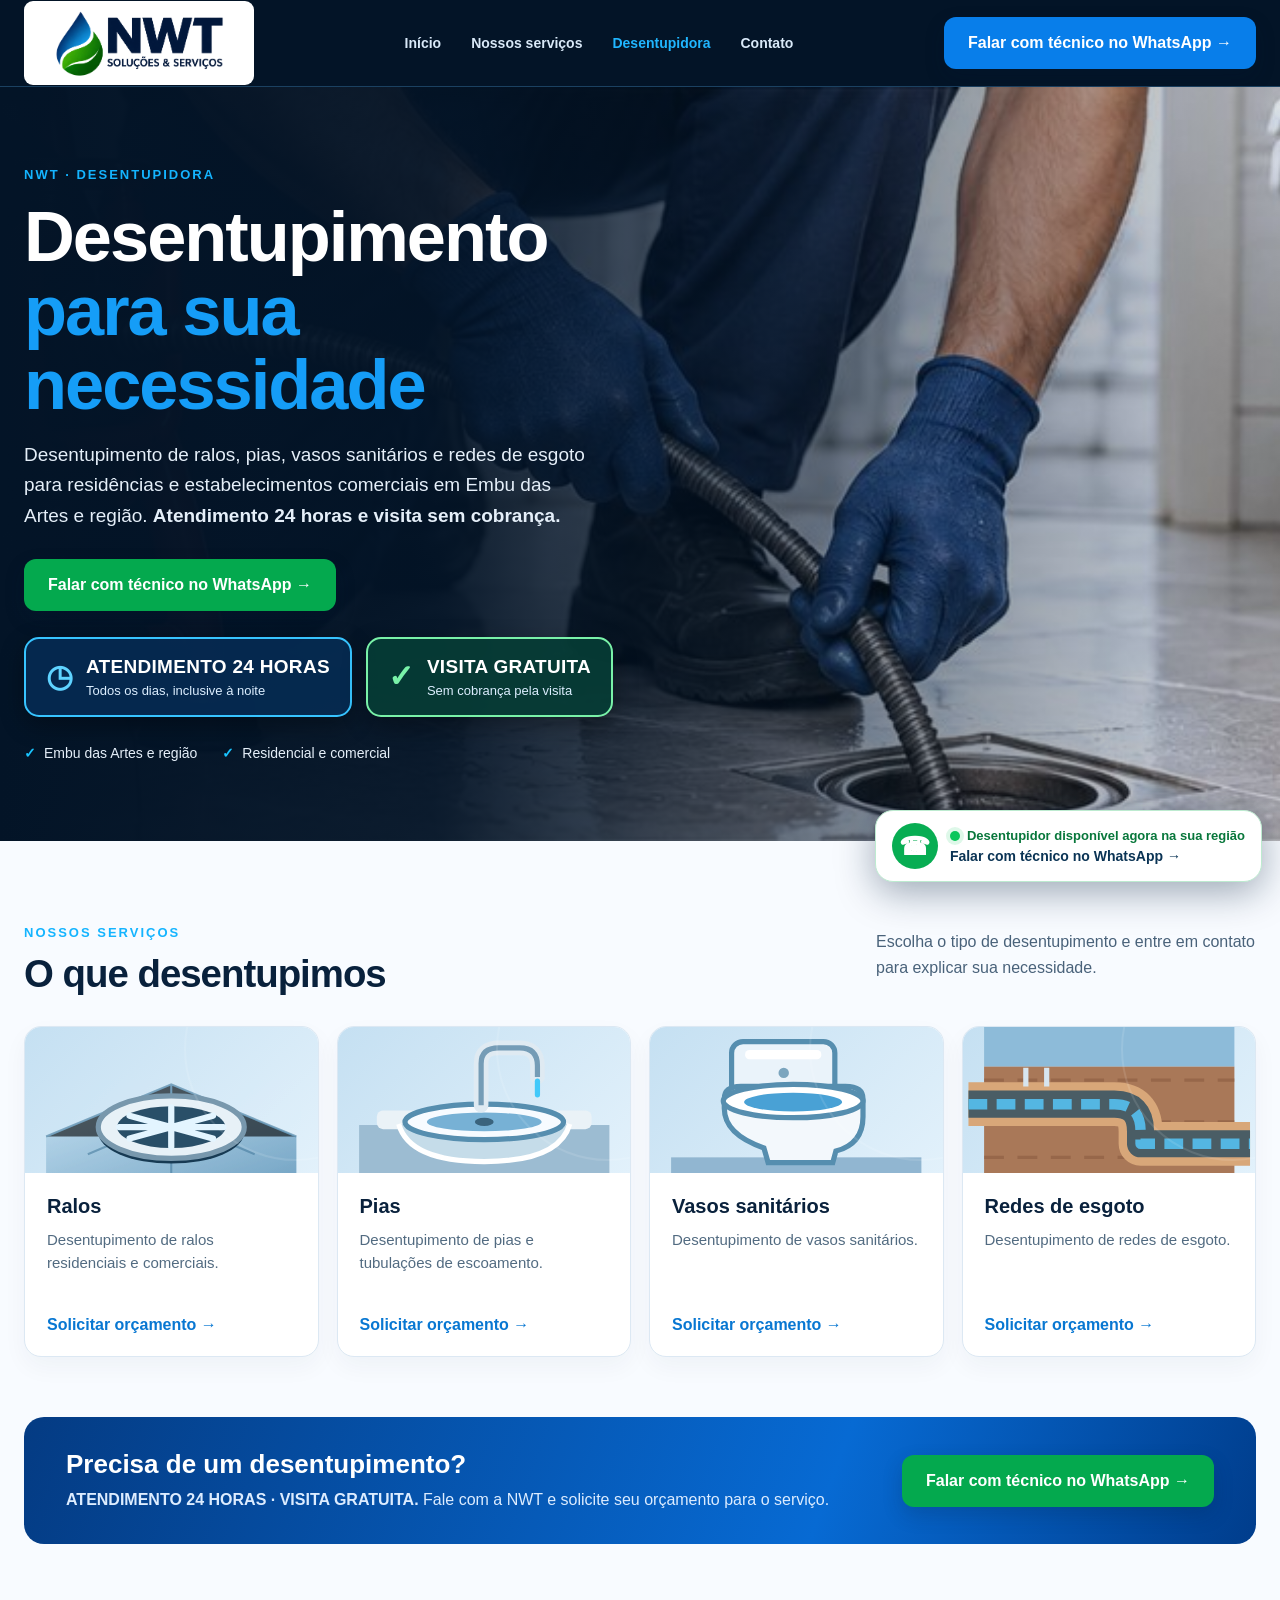
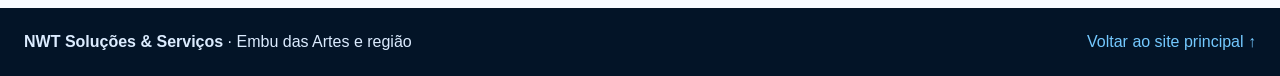
==== commit 4c3b1c94: "Melhora contraste e legibilidade da logo na desentupidora" ====
--- a/desentupidora/index.html
+++ b/desentupidora/index.html
@@ -1 +1 @@
-<!doctype html><html lang="pt-BR"><head><meta charset="utf-8"><meta name="viewport" content="width=device-width,initial-scale=1"><meta name="theme-color" content="#031427"><meta name="description" content="Desentupidora NWT em Embu das Artes e região. Atendimento 24 horas, visita gratuita e desentupimento de ralos, pias, vasos sanitários e redes de esgoto. Solicite orçamento."><title>Desentupidora em Embu das Artes | NWT Soluções & Serviços</title><link rel="canonical" href="https://nwtseguranca.com.br/desentupidora/"><link rel="icon" href="../assets/Logo-NWT-Oficial.png"><script async src="https://www.googletagmanager.com/gtag/js?id=AW-18544803493"></script><script>window.dataLayer=window.dataLayer||[];function gtag(){dataLayer.push(arguments)}gtag('js',new Date());gtag('config','AW-18544803493');</script><style>*{box-sizing:border-box}html{scroll-behavior:smooth}body{margin:0;font-family:Arial,Helvetica,sans-serif;color:#09213c;background:#f8fbff}a{text-decoration:none}.wrap{width:min(1240px,calc(100% - 48px));margin:auto}.top{background:#031427;border-bottom:1px solid #1b4161}.nav{min-height:86px;display:flex;align-items:center;justify-content:space-between;gap:20px}.logo{width:210px;max-width:40vw;height:auto}.navlinks{display:flex;gap:30px;align-items:center}.navlinks a{color:#d9e9f8;font-weight:600;font-size:14px}.navlinks a.active{color:#20b6ff}.btn{display:inline-flex;align-items:center;justify-content:center;gap:12px;background:#087eea;color:white;border-radius:12px;padding:17px 24px;font-weight:800;box-shadow:0 8px 20px #001b3730}.btn:hover{filter:brightness(1.1)}.btn-green{background:#04a94e}.hero{position:relative;isolation:isolate;min-height:480px;background:#031427;color:white;display:flex;align-items:center;overflow:hidden}.hero:before{content:"";position:absolute;inset:0;background:linear-gradient(90deg,#031427 0%,#031427f2 34%,#03142788 65%,#03142720 100%),url('../assets/desentupidora.jpg') center 45%/cover no-repeat;z-index:-1}.hero-inner{padding:80px 0}.eyebrow{color:#14b4ff;font-size:13px;letter-spacing:2px;font-weight:900;text-transform:uppercase}.hero h1{font-size:clamp(40px,5.5vw,72px);line-height:1.05;letter-spacing:-2px;max-width:680px;margin:18px 0}.hero h1 span{color:#159df7}.hero p{font-size:19px;line-height:1.6;max-width:575px;color:#e5eff9;margin:0 0 28px}.hero-highlights{display:flex;flex-wrap:wrap;gap:14px;margin:26px 0 8px}.highlight{display:flex;align-items:center;gap:13px;padding:17px 20px;border-radius:15px;border:2px solid #37c4ff;background:#062b51ed;box-shadow:0 8px 25px #0005}.highlight-visit{border-color:#79f2a8;background:#063c35ed}.highlight-icon{font-size:31px;font-weight:900;color:#5fd3ff;line-height:1}.highlight-visit .highlight-icon{color:#79f2a8}.highlight strong{display:block;color:#fff;font-size:19px;letter-spacing:.3px}.highlight small{display:block;color:#dceeff;font-size:13px;margin-top:5px}.hero-notes{display:flex;gap:25px;flex-wrap:wrap;margin-top:28px;color:#e5eff9;font-size:14px}.hero-notes span:before{content:"✓";color:#19c4ff;margin-right:8px;font-weight:900}.services{padding:72px 0 60px}.section-head{display:flex;align-items:end;justify-content:space-between;gap:30px;margin-bottom:30px}.section-head h2{font-size:clamp(30px,3vw,43px);margin:12px 0 0;letter-spacing:-1px}.section-head p{max-width:380px;color:#49627a;line-height:1.6}.cards{display:grid;grid-template-columns:repeat(4,minmax(0,1fr));gap:18px}.card{background:#fff;border:1px solid #dce8f3;border-radius:17px;overflow:hidden;box-shadow:0 10px 25px #0a2e4b0b}.card-art{height:146px;background:linear-gradient(135deg,#092a4b,#087fe5);display:flex;align-items:center;justify-content:center;position:relative;overflow:hidden}.card-art:after{content:"";width:220px;height:220px;border:2px solid #ffffff1c;border-radius:50%;position:absolute;right:-90px;top:-90px}.card-art svg{height:100%;width:100%;display:block}.card-art{background:linear-gradient(135deg,#c5e0f2,#e2f1fb)}.card-body{padding:22px}.card h3{font-size:20px;margin:0 0 10px}.card p{color:#526b81;font-size:15px;line-height:1.55;margin:0;min-height:70px}.card a{display:inline-block;margin-top:18px;color:#0877d2;font-weight:800}.cta{margin:0 auto 64px;border-radius:20px;background:linear-gradient(110deg,#043b83,#076ad3 65%,#003d8c);color:white;padding:32px 42px;display:flex;justify-content:space-between;align-items:center;gap:30px}.cta h2{font-size:26px;margin:0 0 8px}.cta p{margin:0;color:#dcecff;line-height:1.5}.footer{background:#031427;color:#dcecff;padding:25px 0}.footer .wrap{display:flex;justify-content:space-between;gap:15px;flex-wrap:wrap}.footer a{color:#74c9ff}@media(max-width:900px){.navlinks{display:none}.cards{grid-template-columns:repeat(2,1fr)}.section-head{display:block}.hero:before{background:linear-gradient(90deg,#031427ee,#0314279e),url('../assets/desentupidora.jpg') center/cover}}@media(max-width:600px){.wrap{width:calc(100% - 32px)}.nav{min-height:72px}.logo{width:155px}.nav>.btn{padding:12px;font-size:11px}.hero{min-height:510px}.hero-inner{padding:60px 0}.hero h1{letter-spacing:-1px}.hero p{font-size:17px}.hero-highlights{flex-direction:column;gap:10px}.highlight{padding:14px 16px}.highlight strong{font-size:17px}.hero-notes{gap:10px}.cards{grid-template-columns:1fr}.card-art{height:115px}.card p{min-height:0}.cta{padding:26px;display:block}.cta .btn{margin-top:22px;width:100%;font-size:13px}.services{padding:52px 0}}.floating-whatsapp{position:fixed;right:18px;bottom:18px;z-index:100;display:flex;align-items:center;gap:12px;max-width:min(390px,calc(100vw - 28px));background:#fff;color:#10344b;border:1px solid #bdebd0;border-radius:18px;padding:12px 16px;box-shadow:0 10px 38px #001d3860;text-decoration:none}.floating-whatsapp:hover{transform:translateY(-2px)}.floating-wa-icon{display:grid;place-items:center;width:46px;height:46px;flex:0 0 46px;border-radius:50%;background:#08ad53;color:#fff;font-size:25px;font-weight:900}.floating-wa-copy{display:flex;flex-direction:column;gap:5px}.floating-wa-status{display:flex;align-items:center;gap:7px;font-size:13px;font-weight:800;color:#08773b}.floating-wa-dot{width:10px;height:10px;border-radius:50%;background:#0ac65b;box-shadow:0 0 0 4px #0ac65b22}.floating-wa-action{font-size:14px;font-weight:800;color:#0b3455}@media(max-width:600px){.floating-whatsapp{right:12px;bottom:12px;left:12px;max-width:none;padding:11px 13px;border-radius:15px}.floating-wa-icon{width:40px;height:40px;flex-basis:40px;font-size:23px}.floating-wa-status{font-size:12px}.floating-wa-action{font-size:13px}.footer{padding-bottom:110px}}</style></head><body><header class="top"><div class="wrap nav"><a href="../" aria-label="NWT - Página inicial"><img class="logo" src="../assets/Logo%20NWT%20DESENTUPIDORA.png" alt="NWT Soluções e Serviços"></a><nav class="navlinks" aria-label="Navegação"><a href="../">Início</a><a href="#servicos">Nossos serviços</a><a class="active" href="#inicio">Desentupidora</a><a href="#contato">Contato</a></nav><a class="btn" href="https://wa.me/5511939085410?text=Ol%C3%A1%21%20Vim%20pelo%20site%20da%20NWT%20e%20gostaria%20de%20solicitar%20um%20or%C3%A7amento%20para%20desentupimento." data-whatsapp-direct="true">Falar com técnico no WhatsApp →</a></div></header><main><section class="hero" id="inicio"><div class="wrap hero-inner"><div class="eyebrow">NWT · Desentupidora</div><h1>Desentupimento<br><span>para sua necessidade</span></h1><p>Desentupimento de ralos, pias, vasos sanitários e redes de esgoto para residências e estabelecimentos comerciais em Embu das Artes e região. <strong>Atendimento 24 horas e visita sem cobrança.</strong></p><a class="btn btn-green" href="https://wa.me/5511939085410?text=Ol%C3%A1%21%20Vim%20pelo%20site%20da%20NWT%20e%20gostaria%20de%20solicitar%20um%20or%C3%A7amento%20para%20desentupimento." data-whatsapp-direct="true">Falar com técnico no WhatsApp →</a><div class="hero-highlights" aria-label="Diferenciais do atendimento"><div class="highlight highlight-hours"><span class="highlight-icon" aria-hidden="true">◷</span><span><strong>ATENDIMENTO 24 HORAS</strong><small>Todos os dias, inclusive à noite</small></span></div><div class="highlight highlight-visit"><span class="highlight-icon" aria-hidden="true">✓</span><span><strong>VISITA GRATUITA</strong><small>Sem cobrança pela visita</small></span></div></div><div class="hero-notes"><span>Embu das Artes e região</span><span>Residencial e comercial</span></div></div></section><section class="services" id="servicos"><div class="wrap"><div class="section-head"><div><div class="eyebrow">Nossos serviços</div><h2>O que desentupimos</h2></div><p>Escolha o tipo de desentupimento e entre em contato para explicar sua necessidade.</p></div><div class="cards"><article class="card"><div class="card-art"><svg viewBox="0 0 240 140" role="img" aria-label="Ilustração de ralo de piso"><defs><linearGradient id="floor" x2="1" y2="1"><stop stop-color="#c8e3f4"/><stop offset="1" stop-color="#79a8c7"/></linearGradient></defs><path d="M0 105L120 55L240 105V140H0Z" fill="url(#floor)"/><path d="M0 105L120 55L240 105M120 55V140M40 122L160 71M200 122L80 71" stroke="#467c9e" stroke-width="2" opacity=".6"/><ellipse cx="120" cy="101" rx="70" ry="30" fill="#173a53"/><ellipse cx="120" cy="96" rx="70" ry="30" fill="#e7f1f7" stroke="#7898ad" stroke-width="5"/><ellipse cx="120" cy="96" rx="52" ry="20" fill="#294f68"/><g stroke="#e3f5ff" stroke-width="6" stroke-linecap="round"><path d="M80 85L160 107M80 107L160 85M120 77V115M70 96H170"/></g></svg></div><div class="card-body"><h3>Ralos</h3><p>Desentupimento de ralos residenciais e comerciais.</p><a href="https://wa.me/5511939085410?text=Ol%C3%A1%2C%20NWT!%20Gostaria%20de%20solicitar%20um%20or%C3%A7amento%20para%20desentupimento%20de%20ralos." data-whatsapp-direct="true">Solicitar orçamento →</a></div></article><article class="card"><div class="card-art"><svg viewBox="0 0 240 140" role="img" aria-label="Ilustração de pia com torneira"><rect x="0" y="94" width="240" height="46" fill="#9cbcd2"/><rect x="17" y="80" width="206" height="18" rx="6" fill="#eaf2f7"/><path d="M38 93Q48 129 120 129Q192 129 202 93" fill="#c5dce9" stroke="#fff" stroke-width="5"/><ellipse cx="120" cy="91" rx="76" ry="17" fill="#f7fbff" stroke="#568eaf" stroke-width="5"/><ellipse cx="120" cy="91" rx="55" ry="9" fill="#77b1d5"/><ellipse cx="120" cy="91" rx="9" ry="4" fill="#3a637d"/><path d="M117 75V35Q117 20 134 20H154Q171 20 171 37V48" fill="none" stroke="#dfeaf2" stroke-width="14" stroke-linecap="round"/><path d="M117 75V35Q117 20 134 20H154Q171 20 171 37V48" fill="none" stroke="#759cb6" stroke-width="5"/><path d="M171 52V65" stroke="#42c9fa" stroke-width="5" stroke-linecap="round"/></svg></div><div class="card-body"><h3>Pias</h3><p>Desentupimento de pias e tubulações de escoamento.</p><a href="https://wa.me/5511939085410?text=Ol%C3%A1%2C%20NWT!%20Gostaria%20de%20solicitar%20um%20or%C3%A7amento%20para%20desentupimento%20de%20pias." data-whatsapp-direct="true">Solicitar orçamento →</a></div></article><article class="card"><div class="card-art"><svg viewBox="0 0 240 140" role="img" aria-label="Ilustração de vaso sanitário"><rect x="0" y="125" width="240" height="15" fill="#91b6d1"/><rect x="58" y="14" width="99" height="60" rx="11" fill="#eaf3fa" stroke="#568eaf" stroke-width="5"/><rect x="71" y="22" width="73" height="9" rx="4" fill="#fff"/><circle cx="108" cy="44" r="5" fill="#7ba5be"/><path d="M51 69Q51 57 67 57H167Q184 57 184 69V86Q184 112 158 119L155 130H93L89 116Q51 103 51 78Z" fill="#f3f8fc" stroke="#568eaf" stroke-width="5"/><ellipse cx="117" cy="71" rx="67" ry="16" fill="#fff" stroke="#568eaf" stroke-width="5"/><ellipse cx="117" cy="72" rx="47" ry="9" fill="#49a1d5"/></svg></div><div class="card-body"><h3>Vasos sanitários</h3><p>Desentupimento de vasos sanitários.</p><a href="https://wa.me/5511939085410?text=Ol%C3%A1%2C%20NWT!%20Gostaria%20de%20solicitar%20um%20or%C3%A7amento%20para%20desentupimento%20de%20vasos%20sanit%C3%A1rios." data-whatsapp-direct="true">Solicitar orçamento →</a></div></article><article class="card"><div class="card-art"><svg viewBox="0 0 240 140" role="img" aria-label="Ilustração de rede de esgoto subterrânea"><rect x="0" y="0" width="240" height="38" fill="#8dbbd9"/><rect x="0" y="38" width="240" height="102" fill="#a97858"/><path d="M0 51H240M0 91H240M0 125H240" stroke="#87573d" stroke-width="3" stroke-dasharray="19 13" opacity=".5"/><path d="M-15 74H125Q150 74 150 100V112H255" fill="none" stroke="#d8a779" stroke-width="42" stroke-linejoin="round"/><path d="M-15 74H125Q150 74 150 100V112H255" fill="none" stroke="#4a5d65" stroke-width="26" stroke-linejoin="round"/><path d="M-15 74H125Q150 74 150 100V112H255" fill="none" stroke="#54b6e2" stroke-width="10" stroke-linejoin="round" stroke-dasharray="18 9"/><path d="M40 39V57M60 39V57" stroke="#d7e5ef" stroke-width="5"/></svg></div><div class="card-body"><h3>Redes de esgoto</h3><p>Desentupimento de redes de esgoto.</p><a href="https://wa.me/5511939085410?text=Ol%C3%A1%2C%20NWT!%20Gostaria%20de%20solicitar%20um%20or%C3%A7amento%20para%20desentupimento%20de%20redes%20de%20esgoto." data-whatsapp-direct="true">Solicitar orçamento →</a></div></article></div></div></section><section class="wrap cta" id="contato"><div><h2>Precisa de um desentupimento?</h2><p><strong>ATENDIMENTO 24 HORAS · VISITA GRATUITA.</strong> Fale com a NWT e solicite seu orçamento para o serviço.</p></div><a class="btn btn-green" href="https://wa.me/5511939085410?text=Ol%C3%A1%21%20Vim%20pelo%20site%20da%20NWT%20e%20gostaria%20de%20solicitar%20um%20or%C3%A7amento%20para%20desentupimento." data-whatsapp-direct="true">Falar com técnico no WhatsApp →</a></section></main><footer class="footer"><div class="wrap"><span><strong>NWT Soluções &amp; Serviços</strong> · Embu das Artes e região</span><a href="../">Voltar ao site principal ↑</a></div></footer><a class="floating-whatsapp" href="https://wa.me/5511939085410?text=Ol%C3%A1%21%20Vim%20pelo%20site%20da%20NWT%20e%20gostaria%20de%20solicitar%20um%20or%C3%A7amento%20para%20desentupimento." data-whatsapp-direct="true" aria-label="Falar com técnico no WhatsApp. Desentupidor disponível agora na sua região"><span class="floating-wa-icon" aria-hidden="true">☎</span><span class="floating-wa-copy"><span class="floating-wa-status"><span class="floating-wa-dot" aria-hidden="true"></span>Desentupidor disponível agora na sua região</span><span class="floating-wa-action">Falar com técnico no WhatsApp →</span></span></a><script>(function(){const phone="5511939085410";const message="Ol%C3%A1%21%20Vim%20pelo%20site%20da%20NWT%20e%20gostaria%20de%20solicitar%20um%20or%C3%A7amento%20para%20desentupimento.";document.querySelectorAll('a[data-whatsapp-direct]').forEach(function(link){link.addEventListener("click",function(event){if(typeof gtag==="function"){gtag('event','conversion',{'send_to':'AW-18544803493/3xBZCKP19LEdEKX97IpF'});}const ua=navigator.userAgent||"";const isAndroid=/Android/i.test(ua);const isIOS=/iPhone|iPad|iPod/i.test(ua);if(!isAndroid&&!isIOS)return;event.preventDefault();const fallback=link.href;const selectedMessage=new URL(link.href).searchParams.get("text")||decodeURIComponent(message);const encodedMessage=encodeURIComponent(selectedMessage);if(isAndroid){const intent="intent://send?phone="+phone+"&text="+encodedMessage+"#Intent;scheme=whatsapp;package=com.whatsapp;S.browser_fallback_url="+encodeURIComponent(fallback)+";end";window.location.href=intent;}else{const deep="whatsapp://send?phone="+phone+"&text="+encodedMessage;let left=false;const onVisibility=function(){if(document.hidden)left=true};document.addEventListener("visibilitychange",onVisibility,{once:true});window.location.href=deep;setTimeout(function(){if(!left&&!document.hidden)window.location.href=fallback;document.removeEventListener("visibilitychange",onVisibility)},1400);}})});})();</script></body></html>+<!doctype html><html lang="pt-BR"><head><meta charset="utf-8"><meta name="viewport" content="width=device-width,initial-scale=1"><meta name="theme-color" content="#031427"><meta name="description" content="Desentupidora NWT em Embu das Artes e região. Atendimento 24 horas, visita gratuita e desentupimento de ralos, pias, vasos sanitários e redes de esgoto. Solicite orçamento."><title>Desentupidora em Embu das Artes | NWT Soluções & Serviços</title><link rel="canonical" href="https://nwtseguranca.com.br/desentupidora/"><link rel="icon" href="../assets/Logo-NWT-Oficial.png"><script async src="https://www.googletagmanager.com/gtag/js?id=AW-18544803493"></script><script>window.dataLayer=window.dataLayer||[];function gtag(){dataLayer.push(arguments)}gtag('js',new Date());gtag('config','AW-18544803493');</script><style>*{box-sizing:border-box}html{scroll-behavior:smooth}body{margin:0;font-family:Arial,Helvetica,sans-serif;color:#09213c;background:#f8fbff}a{text-decoration:none}.wrap{width:min(1240px,calc(100% - 48px));margin:auto}.top{background:#031427;border-bottom:1px solid #1b4161}.nav{min-height:86px;display:flex;align-items:center;justify-content:space-between;gap:20px}.logo{width:210px;max-width:40vw;height:auto;display:block;background:#fff;border-radius:9px;padding:7px 10px;box-sizing:content-box}.navlinks{display:flex;gap:30px;align-items:center}.navlinks a{color:#d9e9f8;font-weight:600;font-size:14px}.navlinks a.active{color:#20b6ff}.btn{display:inline-flex;align-items:center;justify-content:center;gap:12px;background:#087eea;color:white;border-radius:12px;padding:17px 24px;font-weight:800;box-shadow:0 8px 20px #001b3730}.btn:hover{filter:brightness(1.1)}.btn-green{background:#04a94e}.hero{position:relative;isolation:isolate;min-height:480px;background:#031427;color:white;display:flex;align-items:center;overflow:hidden}.hero:before{content:"";position:absolute;inset:0;background:linear-gradient(90deg,#031427 0%,#031427f2 34%,#03142788 65%,#03142720 100%),url('../assets/desentupidora.jpg') center 45%/cover no-repeat;z-index:-1}.hero-inner{padding:80px 0}.eyebrow{color:#14b4ff;font-size:13px;letter-spacing:2px;font-weight:900;text-transform:uppercase}.hero h1{font-size:clamp(40px,5.5vw,72px);line-height:1.05;letter-spacing:-2px;max-width:680px;margin:18px 0}.hero h1 span{color:#159df7}.hero p{font-size:19px;line-height:1.6;max-width:575px;color:#e5eff9;margin:0 0 28px}.hero-highlights{display:flex;flex-wrap:wrap;gap:14px;margin:26px 0 8px}.highlight{display:flex;align-items:center;gap:13px;padding:17px 20px;border-radius:15px;border:2px solid #37c4ff;background:#062b51ed;box-shadow:0 8px 25px #0005}.highlight-visit{border-color:#79f2a8;background:#063c35ed}.highlight-icon{font-size:31px;font-weight:900;color:#5fd3ff;line-height:1}.highlight-visit .highlight-icon{color:#79f2a8}.highlight strong{display:block;color:#fff;font-size:19px;letter-spacing:.3px}.highlight small{display:block;color:#dceeff;font-size:13px;margin-top:5px}.hero-notes{display:flex;gap:25px;flex-wrap:wrap;margin-top:28px;color:#e5eff9;font-size:14px}.hero-notes span:before{content:"✓";color:#19c4ff;margin-right:8px;font-weight:900}.services{padding:72px 0 60px}.section-head{display:flex;align-items:end;justify-content:space-between;gap:30px;margin-bottom:30px}.section-head h2{font-size:clamp(30px,3vw,43px);margin:12px 0 0;letter-spacing:-1px}.section-head p{max-width:380px;color:#49627a;line-height:1.6}.cards{display:grid;grid-template-columns:repeat(4,minmax(0,1fr));gap:18px}.card{background:#fff;border:1px solid #dce8f3;border-radius:17px;overflow:hidden;box-shadow:0 10px 25px #0a2e4b0b}.card-art{height:146px;background:linear-gradient(135deg,#092a4b,#087fe5);display:flex;align-items:center;justify-content:center;position:relative;overflow:hidden}.card-art:after{content:"";width:220px;height:220px;border:2px solid #ffffff1c;border-radius:50%;position:absolute;right:-90px;top:-90px}.card-art svg{height:100%;width:100%;display:block}.card-art{background:linear-gradient(135deg,#c5e0f2,#e2f1fb)}.card-body{padding:22px}.card h3{font-size:20px;margin:0 0 10px}.card p{color:#526b81;font-size:15px;line-height:1.55;margin:0;min-height:70px}.card a{display:inline-block;margin-top:18px;color:#0877d2;font-weight:800}.cta{margin:0 auto 64px;border-radius:20px;background:linear-gradient(110deg,#043b83,#076ad3 65%,#003d8c);color:white;padding:32px 42px;display:flex;justify-content:space-between;align-items:center;gap:30px}.cta h2{font-size:26px;margin:0 0 8px}.cta p{margin:0;color:#dcecff;line-height:1.5}.footer{background:#031427;color:#dcecff;padding:25px 0}.footer .wrap{display:flex;justify-content:space-between;gap:15px;flex-wrap:wrap}.footer a{color:#74c9ff}@media(max-width:900px){.navlinks{display:none}.cards{grid-template-columns:repeat(2,1fr)}.section-head{display:block}.hero:before{background:linear-gradient(90deg,#031427ee,#0314279e),url('../assets/desentupidora.jpg') center/cover}}@media(max-width:600px){.wrap{width:calc(100% - 32px)}.nav{min-height:72px}.logo{width:155px;padding:5px 7px}.nav>.btn{padding:12px;font-size:11px}.hero{min-height:510px}.hero-inner{padding:60px 0}.hero h1{letter-spacing:-1px}.hero p{font-size:17px}.hero-highlights{flex-direction:column;gap:10px}.highlight{padding:14px 16px}.highlight strong{font-size:17px}.hero-notes{gap:10px}.cards{grid-template-columns:1fr}.card-art{height:115px}.card p{min-height:0}.cta{padding:26px;display:block}.cta .btn{margin-top:22px;width:100%;font-size:13px}.services{padding:52px 0}}.floating-whatsapp{position:fixed;right:18px;bottom:18px;z-index:100;display:flex;align-items:center;gap:12px;max-width:min(390px,calc(100vw - 28px));background:#fff;color:#10344b;border:1px solid #bdebd0;border-radius:18px;padding:12px 16px;box-shadow:0 10px 38px #001d3860;text-decoration:none}.floating-whatsapp:hover{transform:translateY(-2px)}.floating-wa-icon{display:grid;place-items:center;width:46px;height:46px;flex:0 0 46px;border-radius:50%;background:#08ad53;color:#fff;font-size:25px;font-weight:900}.floating-wa-copy{display:flex;flex-direction:column;gap:5px}.floating-wa-status{display:flex;align-items:center;gap:7px;font-size:13px;font-weight:800;color:#08773b}.floating-wa-dot{width:10px;height:10px;border-radius:50%;background:#0ac65b;box-shadow:0 0 0 4px #0ac65b22}.floating-wa-action{font-size:14px;font-weight:800;color:#0b3455}@media(max-width:600px){.floating-whatsapp{right:12px;bottom:12px;left:12px;max-width:none;padding:11px 13px;border-radius:15px}.floating-wa-icon{width:40px;height:40px;flex-basis:40px;font-size:23px}.floating-wa-status{font-size:12px}.floating-wa-action{font-size:13px}.footer{padding-bottom:110px}}</style></head><body><header class="top"><div class="wrap nav"><a href="../" aria-label="NWT - Página inicial"><img class="logo" src="../assets/Logo%20NWT%20DESENTUPIDORA.png" alt="NWT Soluções e Serviços"></a><nav class="navlinks" aria-label="Navegação"><a href="../">Início</a><a href="#servicos">Nossos serviços</a><a class="active" href="#inicio">Desentupidora</a><a href="#contato">Contato</a></nav><a class="btn" href="https://wa.me/5511939085410?text=Ol%C3%A1%21%20Vim%20pelo%20site%20da%20NWT%20e%20gostaria%20de%20solicitar%20um%20or%C3%A7amento%20para%20desentupimento." data-whatsapp-direct="true">Falar com técnico no WhatsApp →</a></div></header><main><section class="hero" id="inicio"><div class="wrap hero-inner"><div class="eyebrow">NWT · Desentupidora</div><h1>Desentupimento<br><span>para sua necessidade</span></h1><p>Desentupimento de ralos, pias, vasos sanitários e redes de esgoto para residências e estabelecimentos comerciais em Embu das Artes e região. <strong>Atendimento 24 horas e visita sem cobrança.</strong></p><a class="btn btn-green" href="https://wa.me/5511939085410?text=Ol%C3%A1%21%20Vim%20pelo%20site%20da%20NWT%20e%20gostaria%20de%20solicitar%20um%20or%C3%A7amento%20para%20desentupimento." data-whatsapp-direct="true">Falar com técnico no WhatsApp →</a><div class="hero-highlights" aria-label="Diferenciais do atendimento"><div class="highlight highlight-hours"><span class="highlight-icon" aria-hidden="true">◷</span><span><strong>ATENDIMENTO 24 HORAS</strong><small>Todos os dias, inclusive à noite</small></span></div><div class="highlight highlight-visit"><span class="highlight-icon" aria-hidden="true">✓</span><span><strong>VISITA GRATUITA</strong><small>Sem cobrança pela visita</small></span></div></div><div class="hero-notes"><span>Embu das Artes e região</span><span>Residencial e comercial</span></div></div></section><section class="services" id="servicos"><div class="wrap"><div class="section-head"><div><div class="eyebrow">Nossos serviços</div><h2>O que desentupimos</h2></div><p>Escolha o tipo de desentupimento e entre em contato para explicar sua necessidade.</p></div><div class="cards"><article class="card"><div class="card-art"><svg viewBox="0 0 240 140" role="img" aria-label="Ilustração de ralo de piso"><defs><linearGradient id="floor" x2="1" y2="1"><stop stop-color="#c8e3f4"/><stop offset="1" stop-color="#79a8c7"/></linearGradient></defs><path d="M0 105L120 55L240 105V140H0Z" fill="url(#floor)"/><path d="M0 105L120 55L240 105M120 55V140M40 122L160 71M200 122L80 71" stroke="#467c9e" stroke-width="2" opacity=".6"/><ellipse cx="120" cy="101" rx="70" ry="30" fill="#173a53"/><ellipse cx="120" cy="96" rx="70" ry="30" fill="#e7f1f7" stroke="#7898ad" stroke-width="5"/><ellipse cx="120" cy="96" rx="52" ry="20" fill="#294f68"/><g stroke="#e3f5ff" stroke-width="6" stroke-linecap="round"><path d="M80 85L160 107M80 107L160 85M120 77V115M70 96H170"/></g></svg></div><div class="card-body"><h3>Ralos</h3><p>Desentupimento de ralos residenciais e comerciais.</p><a href="https://wa.me/5511939085410?text=Ol%C3%A1%2C%20NWT!%20Gostaria%20de%20solicitar%20um%20or%C3%A7amento%20para%20desentupimento%20de%20ralos." data-whatsapp-direct="true">Solicitar orçamento →</a></div></article><article class="card"><div class="card-art"><svg viewBox="0 0 240 140" role="img" aria-label="Ilustração de pia com torneira"><rect x="0" y="94" width="240" height="46" fill="#9cbcd2"/><rect x="17" y="80" width="206" height="18" rx="6" fill="#eaf2f7"/><path d="M38 93Q48 129 120 129Q192 129 202 93" fill="#c5dce9" stroke="#fff" stroke-width="5"/><ellipse cx="120" cy="91" rx="76" ry="17" fill="#f7fbff" stroke="#568eaf" stroke-width="5"/><ellipse cx="120" cy="91" rx="55" ry="9" fill="#77b1d5"/><ellipse cx="120" cy="91" rx="9" ry="4" fill="#3a637d"/><path d="M117 75V35Q117 20 134 20H154Q171 20 171 37V48" fill="none" stroke="#dfeaf2" stroke-width="14" stroke-linecap="round"/><path d="M117 75V35Q117 20 134 20H154Q171 20 171 37V48" fill="none" stroke="#759cb6" stroke-width="5"/><path d="M171 52V65" stroke="#42c9fa" stroke-width="5" stroke-linecap="round"/></svg></div><div class="card-body"><h3>Pias</h3><p>Desentupimento de pias e tubulações de escoamento.</p><a href="https://wa.me/5511939085410?text=Ol%C3%A1%2C%20NWT!%20Gostaria%20de%20solicitar%20um%20or%C3%A7amento%20para%20desentupimento%20de%20pias." data-whatsapp-direct="true">Solicitar orçamento →</a></div></article><article class="card"><div class="card-art"><svg viewBox="0 0 240 140" role="img" aria-label="Ilustração de vaso sanitário"><rect x="0" y="125" width="240" height="15" fill="#91b6d1"/><rect x="58" y="14" width="99" height="60" rx="11" fill="#eaf3fa" stroke="#568eaf" stroke-width="5"/><rect x="71" y="22" width="73" height="9" rx="4" fill="#fff"/><circle cx="108" cy="44" r="5" fill="#7ba5be"/><path d="M51 69Q51 57 67 57H167Q184 57 184 69V86Q184 112 158 119L155 130H93L89 116Q51 103 51 78Z" fill="#f3f8fc" stroke="#568eaf" stroke-width="5"/><ellipse cx="117" cy="71" rx="67" ry="16" fill="#fff" stroke="#568eaf" stroke-width="5"/><ellipse cx="117" cy="72" rx="47" ry="9" fill="#49a1d5"/></svg></div><div class="card-body"><h3>Vasos sanitários</h3><p>Desentupimento de vasos sanitários.</p><a href="https://wa.me/5511939085410?text=Ol%C3%A1%2C%20NWT!%20Gostaria%20de%20solicitar%20um%20or%C3%A7amento%20para%20desentupimento%20de%20vasos%20sanit%C3%A1rios." data-whatsapp-direct="true">Solicitar orçamento →</a></div></article><article class="card"><div class="card-art"><svg viewBox="0 0 240 140" role="img" aria-label="Ilustração de rede de esgoto subterrânea"><rect x="0" y="0" width="240" height="38" fill="#8dbbd9"/><rect x="0" y="38" width="240" height="102" fill="#a97858"/><path d="M0 51H240M0 91H240M0 125H240" stroke="#87573d" stroke-width="3" stroke-dasharray="19 13" opacity=".5"/><path d="M-15 74H125Q150 74 150 100V112H255" fill="none" stroke="#d8a779" stroke-width="42" stroke-linejoin="round"/><path d="M-15 74H125Q150 74 150 100V112H255" fill="none" stroke="#4a5d65" stroke-width="26" stroke-linejoin="round"/><path d="M-15 74H125Q150 74 150 100V112H255" fill="none" stroke="#54b6e2" stroke-width="10" stroke-linejoin="round" stroke-dasharray="18 9"/><path d="M40 39V57M60 39V57" stroke="#d7e5ef" stroke-width="5"/></svg></div><div class="card-body"><h3>Redes de esgoto</h3><p>Desentupimento de redes de esgoto.</p><a href="https://wa.me/5511939085410?text=Ol%C3%A1%2C%20NWT!%20Gostaria%20de%20solicitar%20um%20or%C3%A7amento%20para%20desentupimento%20de%20redes%20de%20esgoto." data-whatsapp-direct="true">Solicitar orçamento →</a></div></article></div></div></section><section class="wrap cta" id="contato"><div><h2>Precisa de um desentupimento?</h2><p><strong>ATENDIMENTO 24 HORAS · VISITA GRATUITA.</strong> Fale com a NWT e solicite seu orçamento para o serviço.</p></div><a class="btn btn-green" href="https://wa.me/5511939085410?text=Ol%C3%A1%21%20Vim%20pelo%20site%20da%20NWT%20e%20gostaria%20de%20solicitar%20um%20or%C3%A7amento%20para%20desentupimento." data-whatsapp-direct="true">Falar com técnico no WhatsApp →</a></section></main><footer class="footer"><div class="wrap"><span><strong>NWT Soluções &amp; Serviços</strong> · Embu das Artes e região</span><a href="../">Voltar ao site principal ↑</a></div></footer><a class="floating-whatsapp" href="https://wa.me/5511939085410?text=Ol%C3%A1%21%20Vim%20pelo%20site%20da%20NWT%20e%20gostaria%20de%20solicitar%20um%20or%C3%A7amento%20para%20desentupimento." data-whatsapp-direct="true" aria-label="Falar com técnico no WhatsApp. Desentupidor disponível agora na sua região"><span class="floating-wa-icon" aria-hidden="true">☎</span><span class="floating-wa-copy"><span class="floating-wa-status"><span class="floating-wa-dot" aria-hidden="true"></span>Desentupidor disponível agora na sua região</span><span class="floating-wa-action">Falar com técnico no WhatsApp →</span></span></a><script>(function(){const phone="5511939085410";const message="Ol%C3%A1%21%20Vim%20pelo%20site%20da%20NWT%20e%20gostaria%20de%20solicitar%20um%20or%C3%A7amento%20para%20desentupimento.";document.querySelectorAll('a[data-whatsapp-direct]').forEach(function(link){link.addEventListener("click",function(event){if(typeof gtag==="function"){gtag('event','conversion',{'send_to':'AW-18544803493/3xBZCKP19LEdEKX97IpF'});}const ua=navigator.userAgent||"";const isAndroid=/Android/i.test(ua);const isIOS=/iPhone|iPad|iPod/i.test(ua);if(!isAndroid&&!isIOS)return;event.preventDefault();const fallback=link.href;const selectedMessage=new URL(link.href).searchParams.get("text")||decodeURIComponent(message);const encodedMessage=encodeURIComponent(selectedMessage);if(isAndroid){const intent="intent://send?phone="+phone+"&text="+encodedMessage+"#Intent;scheme=whatsapp;package=com.whatsapp;S.browser_fallback_url="+encodeURIComponent(fallback)+";end";window.location.href=intent;}else{const deep="whatsapp://send?phone="+phone+"&text="+encodedMessage;let left=false;const onVisibility=function(){if(document.hidden)left=true};document.addEventListener("visibilitychange",onVisibility,{once:true});window.location.href=deep;setTimeout(function(){if(!left&&!document.hidden)window.location.href=fallback;document.removeEventListener("visibilitychange",onVisibility)},1400);}})});})();</script></body></html>
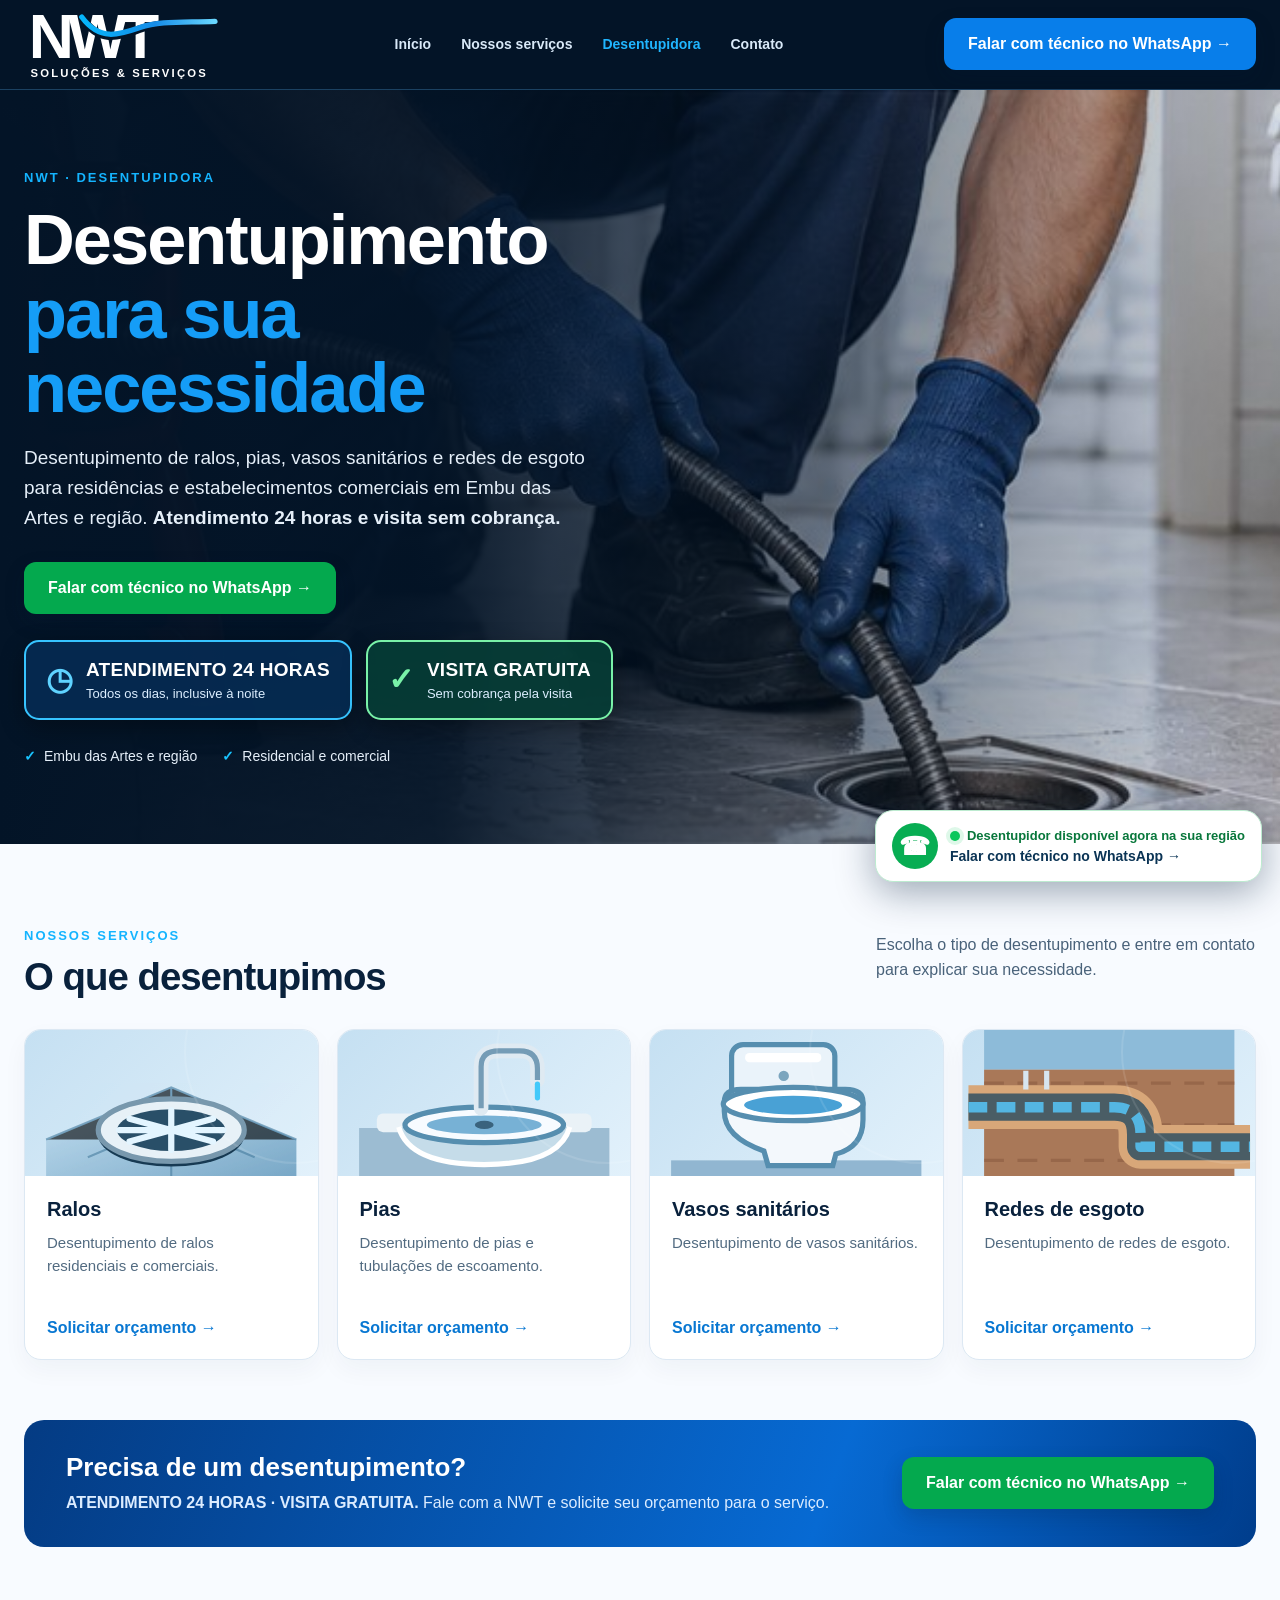
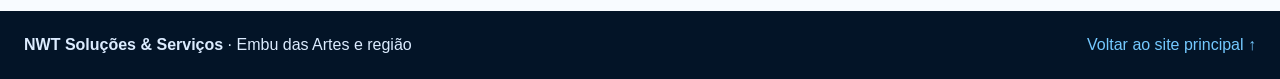
==== commit 9022ae7f: "Restaura identidade visual consistente no cabeçalho e cartão da desentupidora" ====
--- a/desentupidora/index.html
+++ b/desentupidora/index.html
@@ -1 +1 @@
-<!doctype html><html lang="pt-BR"><head><meta charset="utf-8"><meta name="viewport" content="width=device-width,initial-scale=1"><meta name="theme-color" content="#031427"><meta name="description" content="Desentupidora NWT em Embu das Artes e região. Atendimento 24 horas, visita gratuita e desentupimento de ralos, pias, vasos sanitários e redes de esgoto. Solicite orçamento."><title>Desentupidora em Embu das Artes | NWT Soluções & Serviços</title><link rel="canonical" href="https://nwtseguranca.com.br/desentupidora/"><link rel="icon" href="../assets/Logo-NWT-Oficial.png"><script async src="https://www.googletagmanager.com/gtag/js?id=AW-18544803493"></script><script>window.dataLayer=window.dataLayer||[];function gtag(){dataLayer.push(arguments)}gtag('js',new Date());gtag('config','AW-18544803493');</script><style>*{box-sizing:border-box}html{scroll-behavior:smooth}body{margin:0;font-family:Arial,Helvetica,sans-serif;color:#09213c;background:#f8fbff}a{text-decoration:none}.wrap{width:min(1240px,calc(100% - 48px));margin:auto}.top{background:#031427;border-bottom:1px solid #1b4161}.nav{min-height:86px;display:flex;align-items:center;justify-content:space-between;gap:20px}.logo{width:210px;max-width:40vw;height:auto;display:block;background:#fff;border-radius:9px;padding:7px 10px;box-sizing:content-box}.navlinks{display:flex;gap:30px;align-items:center}.navlinks a{color:#d9e9f8;font-weight:600;font-size:14px}.navlinks a.active{color:#20b6ff}.btn{display:inline-flex;align-items:center;justify-content:center;gap:12px;background:#087eea;color:white;border-radius:12px;padding:17px 24px;font-weight:800;box-shadow:0 8px 20px #001b3730}.btn:hover{filter:brightness(1.1)}.btn-green{background:#04a94e}.hero{position:relative;isolation:isolate;min-height:480px;background:#031427;color:white;display:flex;align-items:center;overflow:hidden}.hero:before{content:"";position:absolute;inset:0;background:linear-gradient(90deg,#031427 0%,#031427f2 34%,#03142788 65%,#03142720 100%),url('../assets/desentupidora.jpg') center 45%/cover no-repeat;z-index:-1}.hero-inner{padding:80px 0}.eyebrow{color:#14b4ff;font-size:13px;letter-spacing:2px;font-weight:900;text-transform:uppercase}.hero h1{font-size:clamp(40px,5.5vw,72px);line-height:1.05;letter-spacing:-2px;max-width:680px;margin:18px 0}.hero h1 span{color:#159df7}.hero p{font-size:19px;line-height:1.6;max-width:575px;color:#e5eff9;margin:0 0 28px}.hero-highlights{display:flex;flex-wrap:wrap;gap:14px;margin:26px 0 8px}.highlight{display:flex;align-items:center;gap:13px;padding:17px 20px;border-radius:15px;border:2px solid #37c4ff;background:#062b51ed;box-shadow:0 8px 25px #0005}.highlight-visit{border-color:#79f2a8;background:#063c35ed}.highlight-icon{font-size:31px;font-weight:900;color:#5fd3ff;line-height:1}.highlight-visit .highlight-icon{color:#79f2a8}.highlight strong{display:block;color:#fff;font-size:19px;letter-spacing:.3px}.highlight small{display:block;color:#dceeff;font-size:13px;margin-top:5px}.hero-notes{display:flex;gap:25px;flex-wrap:wrap;margin-top:28px;color:#e5eff9;font-size:14px}.hero-notes span:before{content:"✓";color:#19c4ff;margin-right:8px;font-weight:900}.services{padding:72px 0 60px}.section-head{display:flex;align-items:end;justify-content:space-between;gap:30px;margin-bottom:30px}.section-head h2{font-size:clamp(30px,3vw,43px);margin:12px 0 0;letter-spacing:-1px}.section-head p{max-width:380px;color:#49627a;line-height:1.6}.cards{display:grid;grid-template-columns:repeat(4,minmax(0,1fr));gap:18px}.card{background:#fff;border:1px solid #dce8f3;border-radius:17px;overflow:hidden;box-shadow:0 10px 25px #0a2e4b0b}.card-art{height:146px;background:linear-gradient(135deg,#092a4b,#087fe5);display:flex;align-items:center;justify-content:center;position:relative;overflow:hidden}.card-art:after{content:"";width:220px;height:220px;border:2px solid #ffffff1c;border-radius:50%;position:absolute;right:-90px;top:-90px}.card-art svg{height:100%;width:100%;display:block}.card-art{background:linear-gradient(135deg,#c5e0f2,#e2f1fb)}.card-body{padding:22px}.card h3{font-size:20px;margin:0 0 10px}.card p{color:#526b81;font-size:15px;line-height:1.55;margin:0;min-height:70px}.card a{display:inline-block;margin-top:18px;color:#0877d2;font-weight:800}.cta{margin:0 auto 64px;border-radius:20px;background:linear-gradient(110deg,#043b83,#076ad3 65%,#003d8c);color:white;padding:32px 42px;display:flex;justify-content:space-between;align-items:center;gap:30px}.cta h2{font-size:26px;margin:0 0 8px}.cta p{margin:0;color:#dcecff;line-height:1.5}.footer{background:#031427;color:#dcecff;padding:25px 0}.footer .wrap{display:flex;justify-content:space-between;gap:15px;flex-wrap:wrap}.footer a{color:#74c9ff}@media(max-width:900px){.navlinks{display:none}.cards{grid-template-columns:repeat(2,1fr)}.section-head{display:block}.hero:before{background:linear-gradient(90deg,#031427ee,#0314279e),url('../assets/desentupidora.jpg') center/cover}}@media(max-width:600px){.wrap{width:calc(100% - 32px)}.nav{min-height:72px}.logo{width:155px;padding:5px 7px}.nav>.btn{padding:12px;font-size:11px}.hero{min-height:510px}.hero-inner{padding:60px 0}.hero h1{letter-spacing:-1px}.hero p{font-size:17px}.hero-highlights{flex-direction:column;gap:10px}.highlight{padding:14px 16px}.highlight strong{font-size:17px}.hero-notes{gap:10px}.cards{grid-template-columns:1fr}.card-art{height:115px}.card p{min-height:0}.cta{padding:26px;display:block}.cta .btn{margin-top:22px;width:100%;font-size:13px}.services{padding:52px 0}}.floating-whatsapp{position:fixed;right:18px;bottom:18px;z-index:100;display:flex;align-items:center;gap:12px;max-width:min(390px,calc(100vw - 28px));background:#fff;color:#10344b;border:1px solid #bdebd0;border-radius:18px;padding:12px 16px;box-shadow:0 10px 38px #001d3860;text-decoration:none}.floating-whatsapp:hover{transform:translateY(-2px)}.floating-wa-icon{display:grid;place-items:center;width:46px;height:46px;flex:0 0 46px;border-radius:50%;background:#08ad53;color:#fff;font-size:25px;font-weight:900}.floating-wa-copy{display:flex;flex-direction:column;gap:5px}.floating-wa-status{display:flex;align-items:center;gap:7px;font-size:13px;font-weight:800;color:#08773b}.floating-wa-dot{width:10px;height:10px;border-radius:50%;background:#0ac65b;box-shadow:0 0 0 4px #0ac65b22}.floating-wa-action{font-size:14px;font-weight:800;color:#0b3455}@media(max-width:600px){.floating-whatsapp{right:12px;bottom:12px;left:12px;max-width:none;padding:11px 13px;border-radius:15px}.floating-wa-icon{width:40px;height:40px;flex-basis:40px;font-size:23px}.floating-wa-status{font-size:12px}.floating-wa-action{font-size:13px}.footer{padding-bottom:110px}}</style></head><body><header class="top"><div class="wrap nav"><a href="../" aria-label="NWT - Página inicial"><img class="logo" src="../assets/Logo%20NWT%20DESENTUPIDORA.png" alt="NWT Soluções e Serviços"></a><nav class="navlinks" aria-label="Navegação"><a href="../">Início</a><a href="#servicos">Nossos serviços</a><a class="active" href="#inicio">Desentupidora</a><a href="#contato">Contato</a></nav><a class="btn" href="https://wa.me/5511939085410?text=Ol%C3%A1%21%20Vim%20pelo%20site%20da%20NWT%20e%20gostaria%20de%20solicitar%20um%20or%C3%A7amento%20para%20desentupimento." data-whatsapp-direct="true">Falar com técnico no WhatsApp →</a></div></header><main><section class="hero" id="inicio"><div class="wrap hero-inner"><div class="eyebrow">NWT · Desentupidora</div><h1>Desentupimento<br><span>para sua necessidade</span></h1><p>Desentupimento de ralos, pias, vasos sanitários e redes de esgoto para residências e estabelecimentos comerciais em Embu das Artes e região. <strong>Atendimento 24 horas e visita sem cobrança.</strong></p><a class="btn btn-green" href="https://wa.me/5511939085410?text=Ol%C3%A1%21%20Vim%20pelo%20site%20da%20NWT%20e%20gostaria%20de%20solicitar%20um%20or%C3%A7amento%20para%20desentupimento." data-whatsapp-direct="true">Falar com técnico no WhatsApp →</a><div class="hero-highlights" aria-label="Diferenciais do atendimento"><div class="highlight highlight-hours"><span class="highlight-icon" aria-hidden="true">◷</span><span><strong>ATENDIMENTO 24 HORAS</strong><small>Todos os dias, inclusive à noite</small></span></div><div class="highlight highlight-visit"><span class="highlight-icon" aria-hidden="true">✓</span><span><strong>VISITA GRATUITA</strong><small>Sem cobrança pela visita</small></span></div></div><div class="hero-notes"><span>Embu das Artes e região</span><span>Residencial e comercial</span></div></div></section><section class="services" id="servicos"><div class="wrap"><div class="section-head"><div><div class="eyebrow">Nossos serviços</div><h2>O que desentupimos</h2></div><p>Escolha o tipo de desentupimento e entre em contato para explicar sua necessidade.</p></div><div class="cards"><article class="card"><div class="card-art"><svg viewBox="0 0 240 140" role="img" aria-label="Ilustração de ralo de piso"><defs><linearGradient id="floor" x2="1" y2="1"><stop stop-color="#c8e3f4"/><stop offset="1" stop-color="#79a8c7"/></linearGradient></defs><path d="M0 105L120 55L240 105V140H0Z" fill="url(#floor)"/><path d="M0 105L120 55L240 105M120 55V140M40 122L160 71M200 122L80 71" stroke="#467c9e" stroke-width="2" opacity=".6"/><ellipse cx="120" cy="101" rx="70" ry="30" fill="#173a53"/><ellipse cx="120" cy="96" rx="70" ry="30" fill="#e7f1f7" stroke="#7898ad" stroke-width="5"/><ellipse cx="120" cy="96" rx="52" ry="20" fill="#294f68"/><g stroke="#e3f5ff" stroke-width="6" stroke-linecap="round"><path d="M80 85L160 107M80 107L160 85M120 77V115M70 96H170"/></g></svg></div><div class="card-body"><h3>Ralos</h3><p>Desentupimento de ralos residenciais e comerciais.</p><a href="https://wa.me/5511939085410?text=Ol%C3%A1%2C%20NWT!%20Gostaria%20de%20solicitar%20um%20or%C3%A7amento%20para%20desentupimento%20de%20ralos." data-whatsapp-direct="true">Solicitar orçamento →</a></div></article><article class="card"><div class="card-art"><svg viewBox="0 0 240 140" role="img" aria-label="Ilustração de pia com torneira"><rect x="0" y="94" width="240" height="46" fill="#9cbcd2"/><rect x="17" y="80" width="206" height="18" rx="6" fill="#eaf2f7"/><path d="M38 93Q48 129 120 129Q192 129 202 93" fill="#c5dce9" stroke="#fff" stroke-width="5"/><ellipse cx="120" cy="91" rx="76" ry="17" fill="#f7fbff" stroke="#568eaf" stroke-width="5"/><ellipse cx="120" cy="91" rx="55" ry="9" fill="#77b1d5"/><ellipse cx="120" cy="91" rx="9" ry="4" fill="#3a637d"/><path d="M117 75V35Q117 20 134 20H154Q171 20 171 37V48" fill="none" stroke="#dfeaf2" stroke-width="14" stroke-linecap="round"/><path d="M117 75V35Q117 20 134 20H154Q171 20 171 37V48" fill="none" stroke="#759cb6" stroke-width="5"/><path d="M171 52V65" stroke="#42c9fa" stroke-width="5" stroke-linecap="round"/></svg></div><div class="card-body"><h3>Pias</h3><p>Desentupimento de pias e tubulações de escoamento.</p><a href="https://wa.me/5511939085410?text=Ol%C3%A1%2C%20NWT!%20Gostaria%20de%20solicitar%20um%20or%C3%A7amento%20para%20desentupimento%20de%20pias." data-whatsapp-direct="true">Solicitar orçamento →</a></div></article><article class="card"><div class="card-art"><svg viewBox="0 0 240 140" role="img" aria-label="Ilustração de vaso sanitário"><rect x="0" y="125" width="240" height="15" fill="#91b6d1"/><rect x="58" y="14" width="99" height="60" rx="11" fill="#eaf3fa" stroke="#568eaf" stroke-width="5"/><rect x="71" y="22" width="73" height="9" rx="4" fill="#fff"/><circle cx="108" cy="44" r="5" fill="#7ba5be"/><path d="M51 69Q51 57 67 57H167Q184 57 184 69V86Q184 112 158 119L155 130H93L89 116Q51 103 51 78Z" fill="#f3f8fc" stroke="#568eaf" stroke-width="5"/><ellipse cx="117" cy="71" rx="67" ry="16" fill="#fff" stroke="#568eaf" stroke-width="5"/><ellipse cx="117" cy="72" rx="47" ry="9" fill="#49a1d5"/></svg></div><div class="card-body"><h3>Vasos sanitários</h3><p>Desentupimento de vasos sanitários.</p><a href="https://wa.me/5511939085410?text=Ol%C3%A1%2C%20NWT!%20Gostaria%20de%20solicitar%20um%20or%C3%A7amento%20para%20desentupimento%20de%20vasos%20sanit%C3%A1rios." data-whatsapp-direct="true">Solicitar orçamento →</a></div></article><article class="card"><div class="card-art"><svg viewBox="0 0 240 140" role="img" aria-label="Ilustração de rede de esgoto subterrânea"><rect x="0" y="0" width="240" height="38" fill="#8dbbd9"/><rect x="0" y="38" width="240" height="102" fill="#a97858"/><path d="M0 51H240M0 91H240M0 125H240" stroke="#87573d" stroke-width="3" stroke-dasharray="19 13" opacity=".5"/><path d="M-15 74H125Q150 74 150 100V112H255" fill="none" stroke="#d8a779" stroke-width="42" stroke-linejoin="round"/><path d="M-15 74H125Q150 74 150 100V112H255" fill="none" stroke="#4a5d65" stroke-width="26" stroke-linejoin="round"/><path d="M-15 74H125Q150 74 150 100V112H255" fill="none" stroke="#54b6e2" stroke-width="10" stroke-linejoin="round" stroke-dasharray="18 9"/><path d="M40 39V57M60 39V57" stroke="#d7e5ef" stroke-width="5"/></svg></div><div class="card-body"><h3>Redes de esgoto</h3><p>Desentupimento de redes de esgoto.</p><a href="https://wa.me/5511939085410?text=Ol%C3%A1%2C%20NWT!%20Gostaria%20de%20solicitar%20um%20or%C3%A7amento%20para%20desentupimento%20de%20redes%20de%20esgoto." data-whatsapp-direct="true">Solicitar orçamento →</a></div></article></div></div></section><section class="wrap cta" id="contato"><div><h2>Precisa de um desentupimento?</h2><p><strong>ATENDIMENTO 24 HORAS · VISITA GRATUITA.</strong> Fale com a NWT e solicite seu orçamento para o serviço.</p></div><a class="btn btn-green" href="https://wa.me/5511939085410?text=Ol%C3%A1%21%20Vim%20pelo%20site%20da%20NWT%20e%20gostaria%20de%20solicitar%20um%20or%C3%A7amento%20para%20desentupimento." data-whatsapp-direct="true">Falar com técnico no WhatsApp →</a></section></main><footer class="footer"><div class="wrap"><span><strong>NWT Soluções &amp; Serviços</strong> · Embu das Artes e região</span><a href="../">Voltar ao site principal ↑</a></div></footer><a class="floating-whatsapp" href="https://wa.me/5511939085410?text=Ol%C3%A1%21%20Vim%20pelo%20site%20da%20NWT%20e%20gostaria%20de%20solicitar%20um%20or%C3%A7amento%20para%20desentupimento." data-whatsapp-direct="true" aria-label="Falar com técnico no WhatsApp. Desentupidor disponível agora na sua região"><span class="floating-wa-icon" aria-hidden="true">☎</span><span class="floating-wa-copy"><span class="floating-wa-status"><span class="floating-wa-dot" aria-hidden="true"></span>Desentupidor disponível agora na sua região</span><span class="floating-wa-action">Falar com técnico no WhatsApp →</span></span></a><script>(function(){const phone="5511939085410";const message="Ol%C3%A1%21%20Vim%20pelo%20site%20da%20NWT%20e%20gostaria%20de%20solicitar%20um%20or%C3%A7amento%20para%20desentupimento.";document.querySelectorAll('a[data-whatsapp-direct]').forEach(function(link){link.addEventListener("click",function(event){if(typeof gtag==="function"){gtag('event','conversion',{'send_to':'AW-18544803493/3xBZCKP19LEdEKX97IpF'});}const ua=navigator.userAgent||"";const isAndroid=/Android/i.test(ua);const isIOS=/iPhone|iPad|iPod/i.test(ua);if(!isAndroid&&!isIOS)return;event.preventDefault();const fallback=link.href;const selectedMessage=new URL(link.href).searchParams.get("text")||decodeURIComponent(message);const encodedMessage=encodeURIComponent(selectedMessage);if(isAndroid){const intent="intent://send?phone="+phone+"&text="+encodedMessage+"#Intent;scheme=whatsapp;package=com.whatsapp;S.browser_fallback_url="+encodeURIComponent(fallback)+";end";window.location.href=intent;}else{const deep="whatsapp://send?phone="+phone+"&text="+encodedMessage;let left=false;const onVisibility=function(){if(document.hidden)left=true};document.addEventListener("visibilitychange",onVisibility,{once:true});window.location.href=deep;setTimeout(function(){if(!left&&!document.hidden)window.location.href=fallback;document.removeEventListener("visibilitychange",onVisibility)},1400);}})});})();</script></body></html>+<!doctype html><html lang="pt-BR"><head><meta charset="utf-8"><meta name="viewport" content="width=device-width,initial-scale=1"><meta name="theme-color" content="#031427"><meta name="description" content="Desentupidora NWT em Embu das Artes e região. Atendimento 24 horas, visita gratuita e desentupimento de ralos, pias, vasos sanitários e redes de esgoto. Solicite orçamento."><title>Desentupidora em Embu das Artes | NWT Soluções & Serviços</title><link rel="canonical" href="https://nwtseguranca.com.br/desentupidora/"><link rel="icon" href="../assets/Logo-NWT-Oficial.png"><script async src="https://www.googletagmanager.com/gtag/js?id=AW-18544803493"></script><script>window.dataLayer=window.dataLayer||[];function gtag(){dataLayer.push(arguments)}gtag('js',new Date());gtag('config','AW-18544803493');</script><style>*{box-sizing:border-box}html{scroll-behavior:smooth}body{margin:0;font-family:Arial,Helvetica,sans-serif;color:#09213c;background:#f8fbff}a{text-decoration:none}.wrap{width:min(1240px,calc(100% - 48px));margin:auto}.top{background:#031427;border-bottom:1px solid #1b4161}.nav{min-height:86px;display:flex;align-items:center;justify-content:space-between;gap:20px}.logo{width:210px;max-width:40vw;height:auto}.navlinks{display:flex;gap:30px;align-items:center}.navlinks a{color:#d9e9f8;font-weight:600;font-size:14px}.navlinks a.active{color:#20b6ff}.btn{display:inline-flex;align-items:center;justify-content:center;gap:12px;background:#087eea;color:white;border-radius:12px;padding:17px 24px;font-weight:800;box-shadow:0 8px 20px #001b3730}.btn:hover{filter:brightness(1.1)}.btn-green{background:#04a94e}.hero{position:relative;isolation:isolate;min-height:480px;background:#031427;color:white;display:flex;align-items:center;overflow:hidden}.hero:before{content:"";position:absolute;inset:0;background:linear-gradient(90deg,#031427 0%,#031427f2 34%,#03142788 65%,#03142720 100%),url('../assets/desentupidora.jpg') center 45%/cover no-repeat;z-index:-1}.hero-inner{padding:80px 0}.eyebrow{color:#14b4ff;font-size:13px;letter-spacing:2px;font-weight:900;text-transform:uppercase}.hero h1{font-size:clamp(40px,5.5vw,72px);line-height:1.05;letter-spacing:-2px;max-width:680px;margin:18px 0}.hero h1 span{color:#159df7}.hero p{font-size:19px;line-height:1.6;max-width:575px;color:#e5eff9;margin:0 0 28px}.hero-highlights{display:flex;flex-wrap:wrap;gap:14px;margin:26px 0 8px}.highlight{display:flex;align-items:center;gap:13px;padding:17px 20px;border-radius:15px;border:2px solid #37c4ff;background:#062b51ed;box-shadow:0 8px 25px #0005}.highlight-visit{border-color:#79f2a8;background:#063c35ed}.highlight-icon{font-size:31px;font-weight:900;color:#5fd3ff;line-height:1}.highlight-visit .highlight-icon{color:#79f2a8}.highlight strong{display:block;color:#fff;font-size:19px;letter-spacing:.3px}.highlight small{display:block;color:#dceeff;font-size:13px;margin-top:5px}.hero-notes{display:flex;gap:25px;flex-wrap:wrap;margin-top:28px;color:#e5eff9;font-size:14px}.hero-notes span:before{content:"✓";color:#19c4ff;margin-right:8px;font-weight:900}.services{padding:72px 0 60px}.section-head{display:flex;align-items:end;justify-content:space-between;gap:30px;margin-bottom:30px}.section-head h2{font-size:clamp(30px,3vw,43px);margin:12px 0 0;letter-spacing:-1px}.section-head p{max-width:380px;color:#49627a;line-height:1.6}.cards{display:grid;grid-template-columns:repeat(4,minmax(0,1fr));gap:18px}.card{background:#fff;border:1px solid #dce8f3;border-radius:17px;overflow:hidden;box-shadow:0 10px 25px #0a2e4b0b}.card-art{height:146px;background:linear-gradient(135deg,#092a4b,#087fe5);display:flex;align-items:center;justify-content:center;position:relative;overflow:hidden}.card-art:after{content:"";width:220px;height:220px;border:2px solid #ffffff1c;border-radius:50%;position:absolute;right:-90px;top:-90px}.card-art svg{height:100%;width:100%;display:block}.card-art{background:linear-gradient(135deg,#c5e0f2,#e2f1fb)}.card-body{padding:22px}.card h3{font-size:20px;margin:0 0 10px}.card p{color:#526b81;font-size:15px;line-height:1.55;margin:0;min-height:70px}.card a{display:inline-block;margin-top:18px;color:#0877d2;font-weight:800}.cta{margin:0 auto 64px;border-radius:20px;background:linear-gradient(110deg,#043b83,#076ad3 65%,#003d8c);color:white;padding:32px 42px;display:flex;justify-content:space-between;align-items:center;gap:30px}.cta h2{font-size:26px;margin:0 0 8px}.cta p{margin:0;color:#dcecff;line-height:1.5}.footer{background:#031427;color:#dcecff;padding:25px 0}.footer .wrap{display:flex;justify-content:space-between;gap:15px;flex-wrap:wrap}.footer a{color:#74c9ff}@media(max-width:900px){.navlinks{display:none}.cards{grid-template-columns:repeat(2,1fr)}.section-head{display:block}.hero:before{background:linear-gradient(90deg,#031427ee,#0314279e),url('../assets/desentupidora.jpg') center/cover}}@media(max-width:600px){.wrap{width:calc(100% - 32px)}.nav{min-height:72px}.logo{width:155px}.nav>.btn{padding:12px;font-size:11px}.hero{min-height:510px}.hero-inner{padding:60px 0}.hero h1{letter-spacing:-1px}.hero p{font-size:17px}.hero-highlights{flex-direction:column;gap:10px}.highlight{padding:14px 16px}.highlight strong{font-size:17px}.hero-notes{gap:10px}.cards{grid-template-columns:1fr}.card-art{height:115px}.card p{min-height:0}.cta{padding:26px;display:block}.cta .btn{margin-top:22px;width:100%;font-size:13px}.services{padding:52px 0}}.floating-whatsapp{position:fixed;right:18px;bottom:18px;z-index:100;display:flex;align-items:center;gap:12px;max-width:min(390px,calc(100vw - 28px));background:#fff;color:#10344b;border:1px solid #bdebd0;border-radius:18px;padding:12px 16px;box-shadow:0 10px 38px #001d3860;text-decoration:none}.floating-whatsapp:hover{transform:translateY(-2px)}.floating-wa-icon{display:grid;place-items:center;width:46px;height:46px;flex:0 0 46px;border-radius:50%;background:#08ad53;color:#fff;font-size:25px;font-weight:900}.floating-wa-copy{display:flex;flex-direction:column;gap:5px}.floating-wa-status{display:flex;align-items:center;gap:7px;font-size:13px;font-weight:800;color:#08773b}.floating-wa-dot{width:10px;height:10px;border-radius:50%;background:#0ac65b;box-shadow:0 0 0 4px #0ac65b22}.floating-wa-action{font-size:14px;font-weight:800;color:#0b3455}@media(max-width:600px){.floating-whatsapp{right:12px;bottom:12px;left:12px;max-width:none;padding:11px 13px;border-radius:15px}.floating-wa-icon{width:40px;height:40px;flex-basis:40px;font-size:23px}.floating-wa-status{font-size:12px}.floating-wa-action{font-size:13px}.footer{padding-bottom:110px}}</style></head><body><header class="top"><div class="wrap nav"><a href="../" aria-label="NWT - Página inicial"><img class="logo" src="../assets/nwt-solucoes-servicos.svg?v=20261029" alt="NWT Soluções e Serviços"></a><nav class="navlinks" aria-label="Navegação"><a href="../">Início</a><a href="#servicos">Nossos serviços</a><a class="active" href="#inicio">Desentupidora</a><a href="#contato">Contato</a></nav><a class="btn" href="https://wa.me/5511939085410?text=Ol%C3%A1%21%20Vim%20pelo%20site%20da%20NWT%20e%20gostaria%20de%20solicitar%20um%20or%C3%A7amento%20para%20desentupimento." data-whatsapp-direct="true">Falar com técnico no WhatsApp →</a></div></header><main><section class="hero" id="inicio"><div class="wrap hero-inner"><div class="eyebrow">NWT · Desentupidora</div><h1>Desentupimento<br><span>para sua necessidade</span></h1><p>Desentupimento de ralos, pias, vasos sanitários e redes de esgoto para residências e estabelecimentos comerciais em Embu das Artes e região. <strong>Atendimento 24 horas e visita sem cobrança.</strong></p><a class="btn btn-green" href="https://wa.me/5511939085410?text=Ol%C3%A1%21%20Vim%20pelo%20site%20da%20NWT%20e%20gostaria%20de%20solicitar%20um%20or%C3%A7amento%20para%20desentupimento." data-whatsapp-direct="true">Falar com técnico no WhatsApp →</a><div class="hero-highlights" aria-label="Diferenciais do atendimento"><div class="highlight highlight-hours"><span class="highlight-icon" aria-hidden="true">◷</span><span><strong>ATENDIMENTO 24 HORAS</strong><small>Todos os dias, inclusive à noite</small></span></div><div class="highlight highlight-visit"><span class="highlight-icon" aria-hidden="true">✓</span><span><strong>VISITA GRATUITA</strong><small>Sem cobrança pela visita</small></span></div></div><div class="hero-notes"><span>Embu das Artes e região</span><span>Residencial e comercial</span></div></div></section><section class="services" id="servicos"><div class="wrap"><div class="section-head"><div><div class="eyebrow">Nossos serviços</div><h2>O que desentupimos</h2></div><p>Escolha o tipo de desentupimento e entre em contato para explicar sua necessidade.</p></div><div class="cards"><article class="card"><div class="card-art"><svg viewBox="0 0 240 140" role="img" aria-label="Ilustração de ralo de piso"><defs><linearGradient id="floor" x2="1" y2="1"><stop stop-color="#c8e3f4"/><stop offset="1" stop-color="#79a8c7"/></linearGradient></defs><path d="M0 105L120 55L240 105V140H0Z" fill="url(#floor)"/><path d="M0 105L120 55L240 105M120 55V140M40 122L160 71M200 122L80 71" stroke="#467c9e" stroke-width="2" opacity=".6"/><ellipse cx="120" cy="101" rx="70" ry="30" fill="#173a53"/><ellipse cx="120" cy="96" rx="70" ry="30" fill="#e7f1f7" stroke="#7898ad" stroke-width="5"/><ellipse cx="120" cy="96" rx="52" ry="20" fill="#294f68"/><g stroke="#e3f5ff" stroke-width="6" stroke-linecap="round"><path d="M80 85L160 107M80 107L160 85M120 77V115M70 96H170"/></g></svg></div><div class="card-body"><h3>Ralos</h3><p>Desentupimento de ralos residenciais e comerciais.</p><a href="https://wa.me/5511939085410?text=Ol%C3%A1%2C%20NWT!%20Gostaria%20de%20solicitar%20um%20or%C3%A7amento%20para%20desentupimento%20de%20ralos." data-whatsapp-direct="true">Solicitar orçamento →</a></div></article><article class="card"><div class="card-art"><svg viewBox="0 0 240 140" role="img" aria-label="Ilustração de pia com torneira"><rect x="0" y="94" width="240" height="46" fill="#9cbcd2"/><rect x="17" y="80" width="206" height="18" rx="6" fill="#eaf2f7"/><path d="M38 93Q48 129 120 129Q192 129 202 93" fill="#c5dce9" stroke="#fff" stroke-width="5"/><ellipse cx="120" cy="91" rx="76" ry="17" fill="#f7fbff" stroke="#568eaf" stroke-width="5"/><ellipse cx="120" cy="91" rx="55" ry="9" fill="#77b1d5"/><ellipse cx="120" cy="91" rx="9" ry="4" fill="#3a637d"/><path d="M117 75V35Q117 20 134 20H154Q171 20 171 37V48" fill="none" stroke="#dfeaf2" stroke-width="14" stroke-linecap="round"/><path d="M117 75V35Q117 20 134 20H154Q171 20 171 37V48" fill="none" stroke="#759cb6" stroke-width="5"/><path d="M171 52V65" stroke="#42c9fa" stroke-width="5" stroke-linecap="round"/></svg></div><div class="card-body"><h3>Pias</h3><p>Desentupimento de pias e tubulações de escoamento.</p><a href="https://wa.me/5511939085410?text=Ol%C3%A1%2C%20NWT!%20Gostaria%20de%20solicitar%20um%20or%C3%A7amento%20para%20desentupimento%20de%20pias." data-whatsapp-direct="true">Solicitar orçamento →</a></div></article><article class="card"><div class="card-art"><svg viewBox="0 0 240 140" role="img" aria-label="Ilustração de vaso sanitário"><rect x="0" y="125" width="240" height="15" fill="#91b6d1"/><rect x="58" y="14" width="99" height="60" rx="11" fill="#eaf3fa" stroke="#568eaf" stroke-width="5"/><rect x="71" y="22" width="73" height="9" rx="4" fill="#fff"/><circle cx="108" cy="44" r="5" fill="#7ba5be"/><path d="M51 69Q51 57 67 57H167Q184 57 184 69V86Q184 112 158 119L155 130H93L89 116Q51 103 51 78Z" fill="#f3f8fc" stroke="#568eaf" stroke-width="5"/><ellipse cx="117" cy="71" rx="67" ry="16" fill="#fff" stroke="#568eaf" stroke-width="5"/><ellipse cx="117" cy="72" rx="47" ry="9" fill="#49a1d5"/></svg></div><div class="card-body"><h3>Vasos sanitários</h3><p>Desentupimento de vasos sanitários.</p><a href="https://wa.me/5511939085410?text=Ol%C3%A1%2C%20NWT!%20Gostaria%20de%20solicitar%20um%20or%C3%A7amento%20para%20desentupimento%20de%20vasos%20sanit%C3%A1rios." data-whatsapp-direct="true">Solicitar orçamento →</a></div></article><article class="card"><div class="card-art"><svg viewBox="0 0 240 140" role="img" aria-label="Ilustração de rede de esgoto subterrânea"><rect x="0" y="0" width="240" height="38" fill="#8dbbd9"/><rect x="0" y="38" width="240" height="102" fill="#a97858"/><path d="M0 51H240M0 91H240M0 125H240" stroke="#87573d" stroke-width="3" stroke-dasharray="19 13" opacity=".5"/><path d="M-15 74H125Q150 74 150 100V112H255" fill="none" stroke="#d8a779" stroke-width="42" stroke-linejoin="round"/><path d="M-15 74H125Q150 74 150 100V112H255" fill="none" stroke="#4a5d65" stroke-width="26" stroke-linejoin="round"/><path d="M-15 74H125Q150 74 150 100V112H255" fill="none" stroke="#54b6e2" stroke-width="10" stroke-linejoin="round" stroke-dasharray="18 9"/><path d="M40 39V57M60 39V57" stroke="#d7e5ef" stroke-width="5"/></svg></div><div class="card-body"><h3>Redes de esgoto</h3><p>Desentupimento de redes de esgoto.</p><a href="https://wa.me/5511939085410?text=Ol%C3%A1%2C%20NWT!%20Gostaria%20de%20solicitar%20um%20or%C3%A7amento%20para%20desentupimento%20de%20redes%20de%20esgoto." data-whatsapp-direct="true">Solicitar orçamento →</a></div></article></div></div></section><section class="wrap cta" id="contato"><div><h2>Precisa de um desentupimento?</h2><p><strong>ATENDIMENTO 24 HORAS · VISITA GRATUITA.</strong> Fale com a NWT e solicite seu orçamento para o serviço.</p></div><a class="btn btn-green" href="https://wa.me/5511939085410?text=Ol%C3%A1%21%20Vim%20pelo%20site%20da%20NWT%20e%20gostaria%20de%20solicitar%20um%20or%C3%A7amento%20para%20desentupimento." data-whatsapp-direct="true">Falar com técnico no WhatsApp →</a></section></main><footer class="footer"><div class="wrap"><span><strong>NWT Soluções &amp; Serviços</strong> · Embu das Artes e região</span><a href="../">Voltar ao site principal ↑</a></div></footer><a class="floating-whatsapp" href="https://wa.me/5511939085410?text=Ol%C3%A1%21%20Vim%20pelo%20site%20da%20NWT%20e%20gostaria%20de%20solicitar%20um%20or%C3%A7amento%20para%20desentupimento." data-whatsapp-direct="true" aria-label="Falar com técnico no WhatsApp. Desentupidor disponível agora na sua região"><span class="floating-wa-icon" aria-hidden="true">☎</span><span class="floating-wa-copy"><span class="floating-wa-status"><span class="floating-wa-dot" aria-hidden="true"></span>Desentupidor disponível agora na sua região</span><span class="floating-wa-action">Falar com técnico no WhatsApp →</span></span></a><script>(function(){const phone="5511939085410";const message="Ol%C3%A1%21%20Vim%20pelo%20site%20da%20NWT%20e%20gostaria%20de%20solicitar%20um%20or%C3%A7amento%20para%20desentupimento.";document.querySelectorAll('a[data-whatsapp-direct]').forEach(function(link){link.addEventListener("click",function(event){if(typeof gtag==="function"){gtag('event','conversion',{'send_to':'AW-18544803493/3xBZCKP19LEdEKX97IpF'});}const ua=navigator.userAgent||"";const isAndroid=/Android/i.test(ua);const isIOS=/iPhone|iPad|iPod/i.test(ua);if(!isAndroid&&!isIOS)return;event.preventDefault();const fallback=link.href;const selectedMessage=new URL(link.href).searchParams.get("text")||decodeURIComponent(message);const encodedMessage=encodeURIComponent(selectedMessage);if(isAndroid){const intent="intent://send?phone="+phone+"&text="+encodedMessage+"#Intent;scheme=whatsapp;package=com.whatsapp;S.browser_fallback_url="+encodeURIComponent(fallback)+";end";window.location.href=intent;}else{const deep="whatsapp://send?phone="+phone+"&text="+encodedMessage;let left=false;const onVisibility=function(){if(document.hidden)left=true};document.addEventListener("visibilitychange",onVisibility,{once:true});window.location.href=deep;setTimeout(function(){if(!left&&!document.hidden)window.location.href=fallback;document.removeEventListener("visibilitychange",onVisibility)},1400);}})});})();</script></body></html>
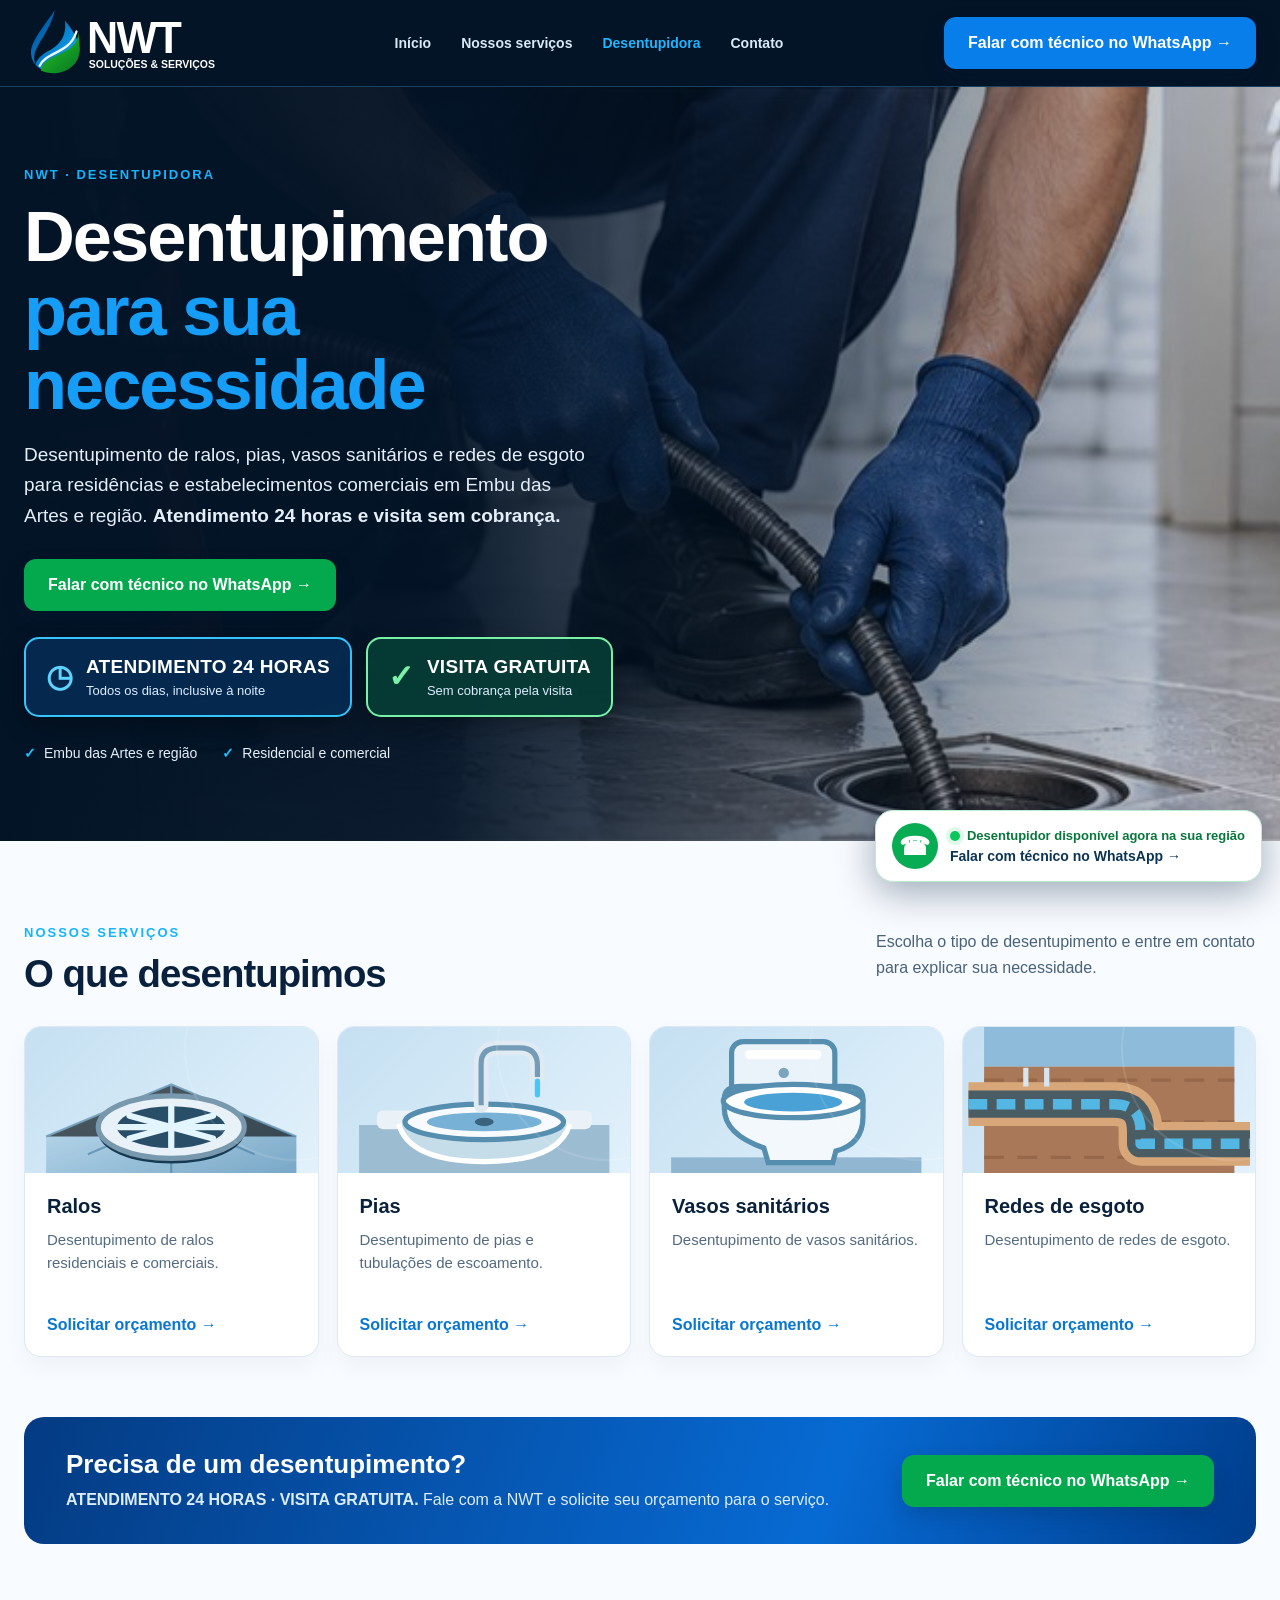
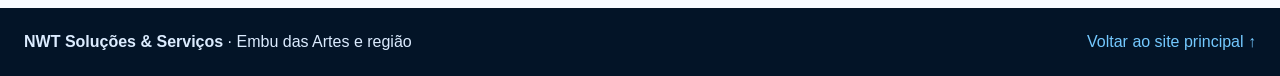
==== commit 26b7721e: "Aplica novo logo branco transparente somente à desentupidora" ====
--- a/desentupidora/index.html
+++ b/desentupidora/index.html
@@ -1 +1 @@
-<!doctype html><html lang="pt-BR"><head><meta charset="utf-8"><meta name="viewport" content="width=device-width,initial-scale=1"><meta name="theme-color" content="#031427"><meta name="description" content="Desentupidora NWT em Embu das Artes e região. Atendimento 24 horas, visita gratuita e desentupimento de ralos, pias, vasos sanitários e redes de esgoto. Solicite orçamento."><title>Desentupidora em Embu das Artes | NWT Soluções & Serviços</title><link rel="canonical" href="https://nwtseguranca.com.br/desentupidora/"><link rel="icon" href="../assets/Logo-NWT-Oficial.png"><script async src="https://www.googletagmanager.com/gtag/js?id=AW-18544803493"></script><script>window.dataLayer=window.dataLayer||[];function gtag(){dataLayer.push(arguments)}gtag('js',new Date());gtag('config','AW-18544803493');</script><style>*{box-sizing:border-box}html{scroll-behavior:smooth}body{margin:0;font-family:Arial,Helvetica,sans-serif;color:#09213c;background:#f8fbff}a{text-decoration:none}.wrap{width:min(1240px,calc(100% - 48px));margin:auto}.top{background:#031427;border-bottom:1px solid #1b4161}.nav{min-height:86px;display:flex;align-items:center;justify-content:space-between;gap:20px}.logo{width:210px;max-width:40vw;height:auto}.navlinks{display:flex;gap:30px;align-items:center}.navlinks a{color:#d9e9f8;font-weight:600;font-size:14px}.navlinks a.active{color:#20b6ff}.btn{display:inline-flex;align-items:center;justify-content:center;gap:12px;background:#087eea;color:white;border-radius:12px;padding:17px 24px;font-weight:800;box-shadow:0 8px 20px #001b3730}.btn:hover{filter:brightness(1.1)}.btn-green{background:#04a94e}.hero{position:relative;isolation:isolate;min-height:480px;background:#031427;color:white;display:flex;align-items:center;overflow:hidden}.hero:before{content:"";position:absolute;inset:0;background:linear-gradient(90deg,#031427 0%,#031427f2 34%,#03142788 65%,#03142720 100%),url('../assets/desentupidora.jpg') center 45%/cover no-repeat;z-index:-1}.hero-inner{padding:80px 0}.eyebrow{color:#14b4ff;font-size:13px;letter-spacing:2px;font-weight:900;text-transform:uppercase}.hero h1{font-size:clamp(40px,5.5vw,72px);line-height:1.05;letter-spacing:-2px;max-width:680px;margin:18px 0}.hero h1 span{color:#159df7}.hero p{font-size:19px;line-height:1.6;max-width:575px;color:#e5eff9;margin:0 0 28px}.hero-highlights{display:flex;flex-wrap:wrap;gap:14px;margin:26px 0 8px}.highlight{display:flex;align-items:center;gap:13px;padding:17px 20px;border-radius:15px;border:2px solid #37c4ff;background:#062b51ed;box-shadow:0 8px 25px #0005}.highlight-visit{border-color:#79f2a8;background:#063c35ed}.highlight-icon{font-size:31px;font-weight:900;color:#5fd3ff;line-height:1}.highlight-visit .highlight-icon{color:#79f2a8}.highlight strong{display:block;color:#fff;font-size:19px;letter-spacing:.3px}.highlight small{display:block;color:#dceeff;font-size:13px;margin-top:5px}.hero-notes{display:flex;gap:25px;flex-wrap:wrap;margin-top:28px;color:#e5eff9;font-size:14px}.hero-notes span:before{content:"✓";color:#19c4ff;margin-right:8px;font-weight:900}.services{padding:72px 0 60px}.section-head{display:flex;align-items:end;justify-content:space-between;gap:30px;margin-bottom:30px}.section-head h2{font-size:clamp(30px,3vw,43px);margin:12px 0 0;letter-spacing:-1px}.section-head p{max-width:380px;color:#49627a;line-height:1.6}.cards{display:grid;grid-template-columns:repeat(4,minmax(0,1fr));gap:18px}.card{background:#fff;border:1px solid #dce8f3;border-radius:17px;overflow:hidden;box-shadow:0 10px 25px #0a2e4b0b}.card-art{height:146px;background:linear-gradient(135deg,#092a4b,#087fe5);display:flex;align-items:center;justify-content:center;position:relative;overflow:hidden}.card-art:after{content:"";width:220px;height:220px;border:2px solid #ffffff1c;border-radius:50%;position:absolute;right:-90px;top:-90px}.card-art svg{height:100%;width:100%;display:block}.card-art{background:linear-gradient(135deg,#c5e0f2,#e2f1fb)}.card-body{padding:22px}.card h3{font-size:20px;margin:0 0 10px}.card p{color:#526b81;font-size:15px;line-height:1.55;margin:0;min-height:70px}.card a{display:inline-block;margin-top:18px;color:#0877d2;font-weight:800}.cta{margin:0 auto 64px;border-radius:20px;background:linear-gradient(110deg,#043b83,#076ad3 65%,#003d8c);color:white;padding:32px 42px;display:flex;justify-content:space-between;align-items:center;gap:30px}.cta h2{font-size:26px;margin:0 0 8px}.cta p{margin:0;color:#dcecff;line-height:1.5}.footer{background:#031427;color:#dcecff;padding:25px 0}.footer .wrap{display:flex;justify-content:space-between;gap:15px;flex-wrap:wrap}.footer a{color:#74c9ff}@media(max-width:900px){.navlinks{display:none}.cards{grid-template-columns:repeat(2,1fr)}.section-head{display:block}.hero:before{background:linear-gradient(90deg,#031427ee,#0314279e),url('../assets/desentupidora.jpg') center/cover}}@media(max-width:600px){.wrap{width:calc(100% - 32px)}.nav{min-height:72px}.logo{width:155px}.nav>.btn{padding:12px;font-size:11px}.hero{min-height:510px}.hero-inner{padding:60px 0}.hero h1{letter-spacing:-1px}.hero p{font-size:17px}.hero-highlights{flex-direction:column;gap:10px}.highlight{padding:14px 16px}.highlight strong{font-size:17px}.hero-notes{gap:10px}.cards{grid-template-columns:1fr}.card-art{height:115px}.card p{min-height:0}.cta{padding:26px;display:block}.cta .btn{margin-top:22px;width:100%;font-size:13px}.services{padding:52px 0}}.floating-whatsapp{position:fixed;right:18px;bottom:18px;z-index:100;display:flex;align-items:center;gap:12px;max-width:min(390px,calc(100vw - 28px));background:#fff;color:#10344b;border:1px solid #bdebd0;border-radius:18px;padding:12px 16px;box-shadow:0 10px 38px #001d3860;text-decoration:none}.floating-whatsapp:hover{transform:translateY(-2px)}.floating-wa-icon{display:grid;place-items:center;width:46px;height:46px;flex:0 0 46px;border-radius:50%;background:#08ad53;color:#fff;font-size:25px;font-weight:900}.floating-wa-copy{display:flex;flex-direction:column;gap:5px}.floating-wa-status{display:flex;align-items:center;gap:7px;font-size:13px;font-weight:800;color:#08773b}.floating-wa-dot{width:10px;height:10px;border-radius:50%;background:#0ac65b;box-shadow:0 0 0 4px #0ac65b22}.floating-wa-action{font-size:14px;font-weight:800;color:#0b3455}@media(max-width:600px){.floating-whatsapp{right:12px;bottom:12px;left:12px;max-width:none;padding:11px 13px;border-radius:15px}.floating-wa-icon{width:40px;height:40px;flex-basis:40px;font-size:23px}.floating-wa-status{font-size:12px}.floating-wa-action{font-size:13px}.footer{padding-bottom:110px}}</style></head><body><header class="top"><div class="wrap nav"><a href="../" aria-label="NWT - Página inicial"><img class="logo" src="../assets/nwt-solucoes-servicos.svg?v=20261029" alt="NWT Soluções e Serviços"></a><nav class="navlinks" aria-label="Navegação"><a href="../">Início</a><a href="#servicos">Nossos serviços</a><a class="active" href="#inicio">Desentupidora</a><a href="#contato">Contato</a></nav><a class="btn" href="https://wa.me/5511939085410?text=Ol%C3%A1%21%20Vim%20pelo%20site%20da%20NWT%20e%20gostaria%20de%20solicitar%20um%20or%C3%A7amento%20para%20desentupimento." data-whatsapp-direct="true">Falar com técnico no WhatsApp →</a></div></header><main><section class="hero" id="inicio"><div class="wrap hero-inner"><div class="eyebrow">NWT · Desentupidora</div><h1>Desentupimento<br><span>para sua necessidade</span></h1><p>Desentupimento de ralos, pias, vasos sanitários e redes de esgoto para residências e estabelecimentos comerciais em Embu das Artes e região. <strong>Atendimento 24 horas e visita sem cobrança.</strong></p><a class="btn btn-green" href="https://wa.me/5511939085410?text=Ol%C3%A1%21%20Vim%20pelo%20site%20da%20NWT%20e%20gostaria%20de%20solicitar%20um%20or%C3%A7amento%20para%20desentupimento." data-whatsapp-direct="true">Falar com técnico no WhatsApp →</a><div class="hero-highlights" aria-label="Diferenciais do atendimento"><div class="highlight highlight-hours"><span class="highlight-icon" aria-hidden="true">◷</span><span><strong>ATENDIMENTO 24 HORAS</strong><small>Todos os dias, inclusive à noite</small></span></div><div class="highlight highlight-visit"><span class="highlight-icon" aria-hidden="true">✓</span><span><strong>VISITA GRATUITA</strong><small>Sem cobrança pela visita</small></span></div></div><div class="hero-notes"><span>Embu das Artes e região</span><span>Residencial e comercial</span></div></div></section><section class="services" id="servicos"><div class="wrap"><div class="section-head"><div><div class="eyebrow">Nossos serviços</div><h2>O que desentupimos</h2></div><p>Escolha o tipo de desentupimento e entre em contato para explicar sua necessidade.</p></div><div class="cards"><article class="card"><div class="card-art"><svg viewBox="0 0 240 140" role="img" aria-label="Ilustração de ralo de piso"><defs><linearGradient id="floor" x2="1" y2="1"><stop stop-color="#c8e3f4"/><stop offset="1" stop-color="#79a8c7"/></linearGradient></defs><path d="M0 105L120 55L240 105V140H0Z" fill="url(#floor)"/><path d="M0 105L120 55L240 105M120 55V140M40 122L160 71M200 122L80 71" stroke="#467c9e" stroke-width="2" opacity=".6"/><ellipse cx="120" cy="101" rx="70" ry="30" fill="#173a53"/><ellipse cx="120" cy="96" rx="70" ry="30" fill="#e7f1f7" stroke="#7898ad" stroke-width="5"/><ellipse cx="120" cy="96" rx="52" ry="20" fill="#294f68"/><g stroke="#e3f5ff" stroke-width="6" stroke-linecap="round"><path d="M80 85L160 107M80 107L160 85M120 77V115M70 96H170"/></g></svg></div><div class="card-body"><h3>Ralos</h3><p>Desentupimento de ralos residenciais e comerciais.</p><a href="https://wa.me/5511939085410?text=Ol%C3%A1%2C%20NWT!%20Gostaria%20de%20solicitar%20um%20or%C3%A7amento%20para%20desentupimento%20de%20ralos." data-whatsapp-direct="true">Solicitar orçamento →</a></div></article><article class="card"><div class="card-art"><svg viewBox="0 0 240 140" role="img" aria-label="Ilustração de pia com torneira"><rect x="0" y="94" width="240" height="46" fill="#9cbcd2"/><rect x="17" y="80" width="206" height="18" rx="6" fill="#eaf2f7"/><path d="M38 93Q48 129 120 129Q192 129 202 93" fill="#c5dce9" stroke="#fff" stroke-width="5"/><ellipse cx="120" cy="91" rx="76" ry="17" fill="#f7fbff" stroke="#568eaf" stroke-width="5"/><ellipse cx="120" cy="91" rx="55" ry="9" fill="#77b1d5"/><ellipse cx="120" cy="91" rx="9" ry="4" fill="#3a637d"/><path d="M117 75V35Q117 20 134 20H154Q171 20 171 37V48" fill="none" stroke="#dfeaf2" stroke-width="14" stroke-linecap="round"/><path d="M117 75V35Q117 20 134 20H154Q171 20 171 37V48" fill="none" stroke="#759cb6" stroke-width="5"/><path d="M171 52V65" stroke="#42c9fa" stroke-width="5" stroke-linecap="round"/></svg></div><div class="card-body"><h3>Pias</h3><p>Desentupimento de pias e tubulações de escoamento.</p><a href="https://wa.me/5511939085410?text=Ol%C3%A1%2C%20NWT!%20Gostaria%20de%20solicitar%20um%20or%C3%A7amento%20para%20desentupimento%20de%20pias." data-whatsapp-direct="true">Solicitar orçamento →</a></div></article><article class="card"><div class="card-art"><svg viewBox="0 0 240 140" role="img" aria-label="Ilustração de vaso sanitário"><rect x="0" y="125" width="240" height="15" fill="#91b6d1"/><rect x="58" y="14" width="99" height="60" rx="11" fill="#eaf3fa" stroke="#568eaf" stroke-width="5"/><rect x="71" y="22" width="73" height="9" rx="4" fill="#fff"/><circle cx="108" cy="44" r="5" fill="#7ba5be"/><path d="M51 69Q51 57 67 57H167Q184 57 184 69V86Q184 112 158 119L155 130H93L89 116Q51 103 51 78Z" fill="#f3f8fc" stroke="#568eaf" stroke-width="5"/><ellipse cx="117" cy="71" rx="67" ry="16" fill="#fff" stroke="#568eaf" stroke-width="5"/><ellipse cx="117" cy="72" rx="47" ry="9" fill="#49a1d5"/></svg></div><div class="card-body"><h3>Vasos sanitários</h3><p>Desentupimento de vasos sanitários.</p><a href="https://wa.me/5511939085410?text=Ol%C3%A1%2C%20NWT!%20Gostaria%20de%20solicitar%20um%20or%C3%A7amento%20para%20desentupimento%20de%20vasos%20sanit%C3%A1rios." data-whatsapp-direct="true">Solicitar orçamento →</a></div></article><article class="card"><div class="card-art"><svg viewBox="0 0 240 140" role="img" aria-label="Ilustração de rede de esgoto subterrânea"><rect x="0" y="0" width="240" height="38" fill="#8dbbd9"/><rect x="0" y="38" width="240" height="102" fill="#a97858"/><path d="M0 51H240M0 91H240M0 125H240" stroke="#87573d" stroke-width="3" stroke-dasharray="19 13" opacity=".5"/><path d="M-15 74H125Q150 74 150 100V112H255" fill="none" stroke="#d8a779" stroke-width="42" stroke-linejoin="round"/><path d="M-15 74H125Q150 74 150 100V112H255" fill="none" stroke="#4a5d65" stroke-width="26" stroke-linejoin="round"/><path d="M-15 74H125Q150 74 150 100V112H255" fill="none" stroke="#54b6e2" stroke-width="10" stroke-linejoin="round" stroke-dasharray="18 9"/><path d="M40 39V57M60 39V57" stroke="#d7e5ef" stroke-width="5"/></svg></div><div class="card-body"><h3>Redes de esgoto</h3><p>Desentupimento de redes de esgoto.</p><a href="https://wa.me/5511939085410?text=Ol%C3%A1%2C%20NWT!%20Gostaria%20de%20solicitar%20um%20or%C3%A7amento%20para%20desentupimento%20de%20redes%20de%20esgoto." data-whatsapp-direct="true">Solicitar orçamento →</a></div></article></div></div></section><section class="wrap cta" id="contato"><div><h2>Precisa de um desentupimento?</h2><p><strong>ATENDIMENTO 24 HORAS · VISITA GRATUITA.</strong> Fale com a NWT e solicite seu orçamento para o serviço.</p></div><a class="btn btn-green" href="https://wa.me/5511939085410?text=Ol%C3%A1%21%20Vim%20pelo%20site%20da%20NWT%20e%20gostaria%20de%20solicitar%20um%20or%C3%A7amento%20para%20desentupimento." data-whatsapp-direct="true">Falar com técnico no WhatsApp →</a></section></main><footer class="footer"><div class="wrap"><span><strong>NWT Soluções &amp; Serviços</strong> · Embu das Artes e região</span><a href="../">Voltar ao site principal ↑</a></div></footer><a class="floating-whatsapp" href="https://wa.me/5511939085410?text=Ol%C3%A1%21%20Vim%20pelo%20site%20da%20NWT%20e%20gostaria%20de%20solicitar%20um%20or%C3%A7amento%20para%20desentupimento." data-whatsapp-direct="true" aria-label="Falar com técnico no WhatsApp. Desentupidor disponível agora na sua região"><span class="floating-wa-icon" aria-hidden="true">☎</span><span class="floating-wa-copy"><span class="floating-wa-status"><span class="floating-wa-dot" aria-hidden="true"></span>Desentupidor disponível agora na sua região</span><span class="floating-wa-action">Falar com técnico no WhatsApp →</span></span></a><script>(function(){const phone="5511939085410";const message="Ol%C3%A1%21%20Vim%20pelo%20site%20da%20NWT%20e%20gostaria%20de%20solicitar%20um%20or%C3%A7amento%20para%20desentupimento.";document.querySelectorAll('a[data-whatsapp-direct]').forEach(function(link){link.addEventListener("click",function(event){if(typeof gtag==="function"){gtag('event','conversion',{'send_to':'AW-18544803493/3xBZCKP19LEdEKX97IpF'});}const ua=navigator.userAgent||"";const isAndroid=/Android/i.test(ua);const isIOS=/iPhone|iPad|iPod/i.test(ua);if(!isAndroid&&!isIOS)return;event.preventDefault();const fallback=link.href;const selectedMessage=new URL(link.href).searchParams.get("text")||decodeURIComponent(message);const encodedMessage=encodeURIComponent(selectedMessage);if(isAndroid){const intent="intent://send?phone="+phone+"&text="+encodedMessage+"#Intent;scheme=whatsapp;package=com.whatsapp;S.browser_fallback_url="+encodeURIComponent(fallback)+";end";window.location.href=intent;}else{const deep="whatsapp://send?phone="+phone+"&text="+encodedMessage;let left=false;const onVisibility=function(){if(document.hidden)left=true};document.addEventListener("visibilitychange",onVisibility,{once:true});window.location.href=deep;setTimeout(function(){if(!left&&!document.hidden)window.location.href=fallback;document.removeEventListener("visibilitychange",onVisibility)},1400);}})});})();</script></body></html>+<!doctype html><html lang="pt-BR"><head><meta charset="utf-8"><meta name="viewport" content="width=device-width,initial-scale=1"><meta name="theme-color" content="#031427"><meta name="description" content="Desentupidora NWT em Embu das Artes e região. Atendimento 24 horas, visita gratuita e desentupimento de ralos, pias, vasos sanitários e redes de esgoto. Solicite orçamento."><title>Desentupidora em Embu das Artes | NWT Soluções & Serviços</title><link rel="canonical" href="https://nwtseguranca.com.br/desentupidora/"><link rel="icon" href="../assets/Logo-NWT-Oficial.png"><script async src="https://www.googletagmanager.com/gtag/js?id=AW-18544803493"></script><script>window.dataLayer=window.dataLayer||[];function gtag(){dataLayer.push(arguments)}gtag('js',new Date());gtag('config','AW-18544803493');</script><style>*{box-sizing:border-box}html{scroll-behavior:smooth}body{margin:0;font-family:Arial,Helvetica,sans-serif;color:#09213c;background:#f8fbff}a{text-decoration:none}.wrap{width:min(1240px,calc(100% - 48px));margin:auto}.top{background:#031427;border-bottom:1px solid #1b4161}.nav{min-height:86px;display:flex;align-items:center;justify-content:space-between;gap:20px}.logo{width:210px;max-width:40vw;height:auto}.navlinks{display:flex;gap:30px;align-items:center}.navlinks a{color:#d9e9f8;font-weight:600;font-size:14px}.navlinks a.active{color:#20b6ff}.btn{display:inline-flex;align-items:center;justify-content:center;gap:12px;background:#087eea;color:white;border-radius:12px;padding:17px 24px;font-weight:800;box-shadow:0 8px 20px #001b3730}.btn:hover{filter:brightness(1.1)}.btn-green{background:#04a94e}.hero{position:relative;isolation:isolate;min-height:480px;background:#031427;color:white;display:flex;align-items:center;overflow:hidden}.hero:before{content:"";position:absolute;inset:0;background:linear-gradient(90deg,#031427 0%,#031427f2 34%,#03142788 65%,#03142720 100%),url('../assets/desentupidora.jpg') center 45%/cover no-repeat;z-index:-1}.hero-inner{padding:80px 0}.eyebrow{color:#14b4ff;font-size:13px;letter-spacing:2px;font-weight:900;text-transform:uppercase}.hero h1{font-size:clamp(40px,5.5vw,72px);line-height:1.05;letter-spacing:-2px;max-width:680px;margin:18px 0}.hero h1 span{color:#159df7}.hero p{font-size:19px;line-height:1.6;max-width:575px;color:#e5eff9;margin:0 0 28px}.hero-highlights{display:flex;flex-wrap:wrap;gap:14px;margin:26px 0 8px}.highlight{display:flex;align-items:center;gap:13px;padding:17px 20px;border-radius:15px;border:2px solid #37c4ff;background:#062b51ed;box-shadow:0 8px 25px #0005}.highlight-visit{border-color:#79f2a8;background:#063c35ed}.highlight-icon{font-size:31px;font-weight:900;color:#5fd3ff;line-height:1}.highlight-visit .highlight-icon{color:#79f2a8}.highlight strong{display:block;color:#fff;font-size:19px;letter-spacing:.3px}.highlight small{display:block;color:#dceeff;font-size:13px;margin-top:5px}.hero-notes{display:flex;gap:25px;flex-wrap:wrap;margin-top:28px;color:#e5eff9;font-size:14px}.hero-notes span:before{content:"✓";color:#19c4ff;margin-right:8px;font-weight:900}.services{padding:72px 0 60px}.section-head{display:flex;align-items:end;justify-content:space-between;gap:30px;margin-bottom:30px}.section-head h2{font-size:clamp(30px,3vw,43px);margin:12px 0 0;letter-spacing:-1px}.section-head p{max-width:380px;color:#49627a;line-height:1.6}.cards{display:grid;grid-template-columns:repeat(4,minmax(0,1fr));gap:18px}.card{background:#fff;border:1px solid #dce8f3;border-radius:17px;overflow:hidden;box-shadow:0 10px 25px #0a2e4b0b}.card-art{height:146px;background:linear-gradient(135deg,#092a4b,#087fe5);display:flex;align-items:center;justify-content:center;position:relative;overflow:hidden}.card-art:after{content:"";width:220px;height:220px;border:2px solid #ffffff1c;border-radius:50%;position:absolute;right:-90px;top:-90px}.card-art svg{height:100%;width:100%;display:block}.card-art{background:linear-gradient(135deg,#c5e0f2,#e2f1fb)}.card-body{padding:22px}.card h3{font-size:20px;margin:0 0 10px}.card p{color:#526b81;font-size:15px;line-height:1.55;margin:0;min-height:70px}.card a{display:inline-block;margin-top:18px;color:#0877d2;font-weight:800}.cta{margin:0 auto 64px;border-radius:20px;background:linear-gradient(110deg,#043b83,#076ad3 65%,#003d8c);color:white;padding:32px 42px;display:flex;justify-content:space-between;align-items:center;gap:30px}.cta h2{font-size:26px;margin:0 0 8px}.cta p{margin:0;color:#dcecff;line-height:1.5}.footer{background:#031427;color:#dcecff;padding:25px 0}.footer .wrap{display:flex;justify-content:space-between;gap:15px;flex-wrap:wrap}.footer a{color:#74c9ff}@media(max-width:900px){.navlinks{display:none}.cards{grid-template-columns:repeat(2,1fr)}.section-head{display:block}.hero:before{background:linear-gradient(90deg,#031427ee,#0314279e),url('../assets/desentupidora.jpg') center/cover}}@media(max-width:600px){.wrap{width:calc(100% - 32px)}.nav{min-height:72px}.logo{width:155px}.nav>.btn{padding:12px;font-size:11px}.hero{min-height:510px}.hero-inner{padding:60px 0}.hero h1{letter-spacing:-1px}.hero p{font-size:17px}.hero-highlights{flex-direction:column;gap:10px}.highlight{padding:14px 16px}.highlight strong{font-size:17px}.hero-notes{gap:10px}.cards{grid-template-columns:1fr}.card-art{height:115px}.card p{min-height:0}.cta{padding:26px;display:block}.cta .btn{margin-top:22px;width:100%;font-size:13px}.services{padding:52px 0}}.floating-whatsapp{position:fixed;right:18px;bottom:18px;z-index:100;display:flex;align-items:center;gap:12px;max-width:min(390px,calc(100vw - 28px));background:#fff;color:#10344b;border:1px solid #bdebd0;border-radius:18px;padding:12px 16px;box-shadow:0 10px 38px #001d3860;text-decoration:none}.floating-whatsapp:hover{transform:translateY(-2px)}.floating-wa-icon{display:grid;place-items:center;width:46px;height:46px;flex:0 0 46px;border-radius:50%;background:#08ad53;color:#fff;font-size:25px;font-weight:900}.floating-wa-copy{display:flex;flex-direction:column;gap:5px}.floating-wa-status{display:flex;align-items:center;gap:7px;font-size:13px;font-weight:800;color:#08773b}.floating-wa-dot{width:10px;height:10px;border-radius:50%;background:#0ac65b;box-shadow:0 0 0 4px #0ac65b22}.floating-wa-action{font-size:14px;font-weight:800;color:#0b3455}@media(max-width:600px){.floating-whatsapp{right:12px;bottom:12px;left:12px;max-width:none;padding:11px 13px;border-radius:15px}.floating-wa-icon{width:40px;height:40px;flex-basis:40px;font-size:23px}.floating-wa-status{font-size:12px}.floating-wa-action{font-size:13px}.footer{padding-bottom:110px}}</style></head><body><header class="top"><div class="wrap nav"><a href="../" aria-label="NWT - Página inicial"><img class="logo" src="../assets/logo-nwt-desentupidora-branco.svg" alt="NWT Soluções e Serviços"></a><nav class="navlinks" aria-label="Navegação"><a href="../">Início</a><a href="#servicos">Nossos serviços</a><a class="active" href="#inicio">Desentupidora</a><a href="#contato">Contato</a></nav><a class="btn" href="https://wa.me/5511939085410?text=Ol%C3%A1%21%20Vim%20pelo%20site%20da%20NWT%20e%20gostaria%20de%20solicitar%20um%20or%C3%A7amento%20para%20desentupimento." data-whatsapp-direct="true">Falar com técnico no WhatsApp →</a></div></header><main><section class="hero" id="inicio"><div class="wrap hero-inner"><div class="eyebrow">NWT · Desentupidora</div><h1>Desentupimento<br><span>para sua necessidade</span></h1><p>Desentupimento de ralos, pias, vasos sanitários e redes de esgoto para residências e estabelecimentos comerciais em Embu das Artes e região. <strong>Atendimento 24 horas e visita sem cobrança.</strong></p><a class="btn btn-green" href="https://wa.me/5511939085410?text=Ol%C3%A1%21%20Vim%20pelo%20site%20da%20NWT%20e%20gostaria%20de%20solicitar%20um%20or%C3%A7amento%20para%20desentupimento." data-whatsapp-direct="true">Falar com técnico no WhatsApp →</a><div class="hero-highlights" aria-label="Diferenciais do atendimento"><div class="highlight highlight-hours"><span class="highlight-icon" aria-hidden="true">◷</span><span><strong>ATENDIMENTO 24 HORAS</strong><small>Todos os dias, inclusive à noite</small></span></div><div class="highlight highlight-visit"><span class="highlight-icon" aria-hidden="true">✓</span><span><strong>VISITA GRATUITA</strong><small>Sem cobrança pela visita</small></span></div></div><div class="hero-notes"><span>Embu das Artes e região</span><span>Residencial e comercial</span></div></div></section><section class="services" id="servicos"><div class="wrap"><div class="section-head"><div><div class="eyebrow">Nossos serviços</div><h2>O que desentupimos</h2></div><p>Escolha o tipo de desentupimento e entre em contato para explicar sua necessidade.</p></div><div class="cards"><article class="card"><div class="card-art"><svg viewBox="0 0 240 140" role="img" aria-label="Ilustração de ralo de piso"><defs><linearGradient id="floor" x2="1" y2="1"><stop stop-color="#c8e3f4"/><stop offset="1" stop-color="#79a8c7"/></linearGradient></defs><path d="M0 105L120 55L240 105V140H0Z" fill="url(#floor)"/><path d="M0 105L120 55L240 105M120 55V140M40 122L160 71M200 122L80 71" stroke="#467c9e" stroke-width="2" opacity=".6"/><ellipse cx="120" cy="101" rx="70" ry="30" fill="#173a53"/><ellipse cx="120" cy="96" rx="70" ry="30" fill="#e7f1f7" stroke="#7898ad" stroke-width="5"/><ellipse cx="120" cy="96" rx="52" ry="20" fill="#294f68"/><g stroke="#e3f5ff" stroke-width="6" stroke-linecap="round"><path d="M80 85L160 107M80 107L160 85M120 77V115M70 96H170"/></g></svg></div><div class="card-body"><h3>Ralos</h3><p>Desentupimento de ralos residenciais e comerciais.</p><a href="https://wa.me/5511939085410?text=Ol%C3%A1%2C%20NWT!%20Gostaria%20de%20solicitar%20um%20or%C3%A7amento%20para%20desentupimento%20de%20ralos." data-whatsapp-direct="true">Solicitar orçamento →</a></div></article><article class="card"><div class="card-art"><svg viewBox="0 0 240 140" role="img" aria-label="Ilustração de pia com torneira"><rect x="0" y="94" width="240" height="46" fill="#9cbcd2"/><rect x="17" y="80" width="206" height="18" rx="6" fill="#eaf2f7"/><path d="M38 93Q48 129 120 129Q192 129 202 93" fill="#c5dce9" stroke="#fff" stroke-width="5"/><ellipse cx="120" cy="91" rx="76" ry="17" fill="#f7fbff" stroke="#568eaf" stroke-width="5"/><ellipse cx="120" cy="91" rx="55" ry="9" fill="#77b1d5"/><ellipse cx="120" cy="91" rx="9" ry="4" fill="#3a637d"/><path d="M117 75V35Q117 20 134 20H154Q171 20 171 37V48" fill="none" stroke="#dfeaf2" stroke-width="14" stroke-linecap="round"/><path d="M117 75V35Q117 20 134 20H154Q171 20 171 37V48" fill="none" stroke="#759cb6" stroke-width="5"/><path d="M171 52V65" stroke="#42c9fa" stroke-width="5" stroke-linecap="round"/></svg></div><div class="card-body"><h3>Pias</h3><p>Desentupimento de pias e tubulações de escoamento.</p><a href="https://wa.me/5511939085410?text=Ol%C3%A1%2C%20NWT!%20Gostaria%20de%20solicitar%20um%20or%C3%A7amento%20para%20desentupimento%20de%20pias." data-whatsapp-direct="true">Solicitar orçamento →</a></div></article><article class="card"><div class="card-art"><svg viewBox="0 0 240 140" role="img" aria-label="Ilustração de vaso sanitário"><rect x="0" y="125" width="240" height="15" fill="#91b6d1"/><rect x="58" y="14" width="99" height="60" rx="11" fill="#eaf3fa" stroke="#568eaf" stroke-width="5"/><rect x="71" y="22" width="73" height="9" rx="4" fill="#fff"/><circle cx="108" cy="44" r="5" fill="#7ba5be"/><path d="M51 69Q51 57 67 57H167Q184 57 184 69V86Q184 112 158 119L155 130H93L89 116Q51 103 51 78Z" fill="#f3f8fc" stroke="#568eaf" stroke-width="5"/><ellipse cx="117" cy="71" rx="67" ry="16" fill="#fff" stroke="#568eaf" stroke-width="5"/><ellipse cx="117" cy="72" rx="47" ry="9" fill="#49a1d5"/></svg></div><div class="card-body"><h3>Vasos sanitários</h3><p>Desentupimento de vasos sanitários.</p><a href="https://wa.me/5511939085410?text=Ol%C3%A1%2C%20NWT!%20Gostaria%20de%20solicitar%20um%20or%C3%A7amento%20para%20desentupimento%20de%20vasos%20sanit%C3%A1rios." data-whatsapp-direct="true">Solicitar orçamento →</a></div></article><article class="card"><div class="card-art"><svg viewBox="0 0 240 140" role="img" aria-label="Ilustração de rede de esgoto subterrânea"><rect x="0" y="0" width="240" height="38" fill="#8dbbd9"/><rect x="0" y="38" width="240" height="102" fill="#a97858"/><path d="M0 51H240M0 91H240M0 125H240" stroke="#87573d" stroke-width="3" stroke-dasharray="19 13" opacity=".5"/><path d="M-15 74H125Q150 74 150 100V112H255" fill="none" stroke="#d8a779" stroke-width="42" stroke-linejoin="round"/><path d="M-15 74H125Q150 74 150 100V112H255" fill="none" stroke="#4a5d65" stroke-width="26" stroke-linejoin="round"/><path d="M-15 74H125Q150 74 150 100V112H255" fill="none" stroke="#54b6e2" stroke-width="10" stroke-linejoin="round" stroke-dasharray="18 9"/><path d="M40 39V57M60 39V57" stroke="#d7e5ef" stroke-width="5"/></svg></div><div class="card-body"><h3>Redes de esgoto</h3><p>Desentupimento de redes de esgoto.</p><a href="https://wa.me/5511939085410?text=Ol%C3%A1%2C%20NWT!%20Gostaria%20de%20solicitar%20um%20or%C3%A7amento%20para%20desentupimento%20de%20redes%20de%20esgoto." data-whatsapp-direct="true">Solicitar orçamento →</a></div></article></div></div></section><section class="wrap cta" id="contato"><div><h2>Precisa de um desentupimento?</h2><p><strong>ATENDIMENTO 24 HORAS · VISITA GRATUITA.</strong> Fale com a NWT e solicite seu orçamento para o serviço.</p></div><a class="btn btn-green" href="https://wa.me/5511939085410?text=Ol%C3%A1%21%20Vim%20pelo%20site%20da%20NWT%20e%20gostaria%20de%20solicitar%20um%20or%C3%A7amento%20para%20desentupimento." data-whatsapp-direct="true">Falar com técnico no WhatsApp →</a></section></main><footer class="footer"><div class="wrap"><span><strong>NWT Soluções &amp; Serviços</strong> · Embu das Artes e região</span><a href="../">Voltar ao site principal ↑</a></div></footer><a class="floating-whatsapp" href="https://wa.me/5511939085410?text=Ol%C3%A1%21%20Vim%20pelo%20site%20da%20NWT%20e%20gostaria%20de%20solicitar%20um%20or%C3%A7amento%20para%20desentupimento." data-whatsapp-direct="true" aria-label="Falar com técnico no WhatsApp. Desentupidor disponível agora na sua região"><span class="floating-wa-icon" aria-hidden="true">☎</span><span class="floating-wa-copy"><span class="floating-wa-status"><span class="floating-wa-dot" aria-hidden="true"></span>Desentupidor disponível agora na sua região</span><span class="floating-wa-action">Falar com técnico no WhatsApp →</span></span></a><script>(function(){const phone="5511939085410";const message="Ol%C3%A1%21%20Vim%20pelo%20site%20da%20NWT%20e%20gostaria%20de%20solicitar%20um%20or%C3%A7amento%20para%20desentupimento.";document.querySelectorAll('a[data-whatsapp-direct]').forEach(function(link){link.addEventListener("click",function(event){if(typeof gtag==="function"){gtag('event','conversion',{'send_to':'AW-18544803493/3xBZCKP19LEdEKX97IpF'});}const ua=navigator.userAgent||"";const isAndroid=/Android/i.test(ua);const isIOS=/iPhone|iPad|iPod/i.test(ua);if(!isAndroid&&!isIOS)return;event.preventDefault();const fallback=link.href;const selectedMessage=new URL(link.href).searchParams.get("text")||decodeURIComponent(message);const encodedMessage=encodeURIComponent(selectedMessage);if(isAndroid){const intent="intent://send?phone="+phone+"&text="+encodedMessage+"#Intent;scheme=whatsapp;package=com.whatsapp;S.browser_fallback_url="+encodeURIComponent(fallback)+";end";window.location.href=intent;}else{const deep="whatsapp://send?phone="+phone+"&text="+encodedMessage;let left=false;const onVisibility=function(){if(document.hidden)left=true};document.addEventListener("visibilitychange",onVisibility,{once:true});window.location.href=deep;setTimeout(function(){if(!left&&!document.hidden)window.location.href=fallback;document.removeEventListener("visibilitychange",onVisibility)},1400);}})});})();</script></body></html>
